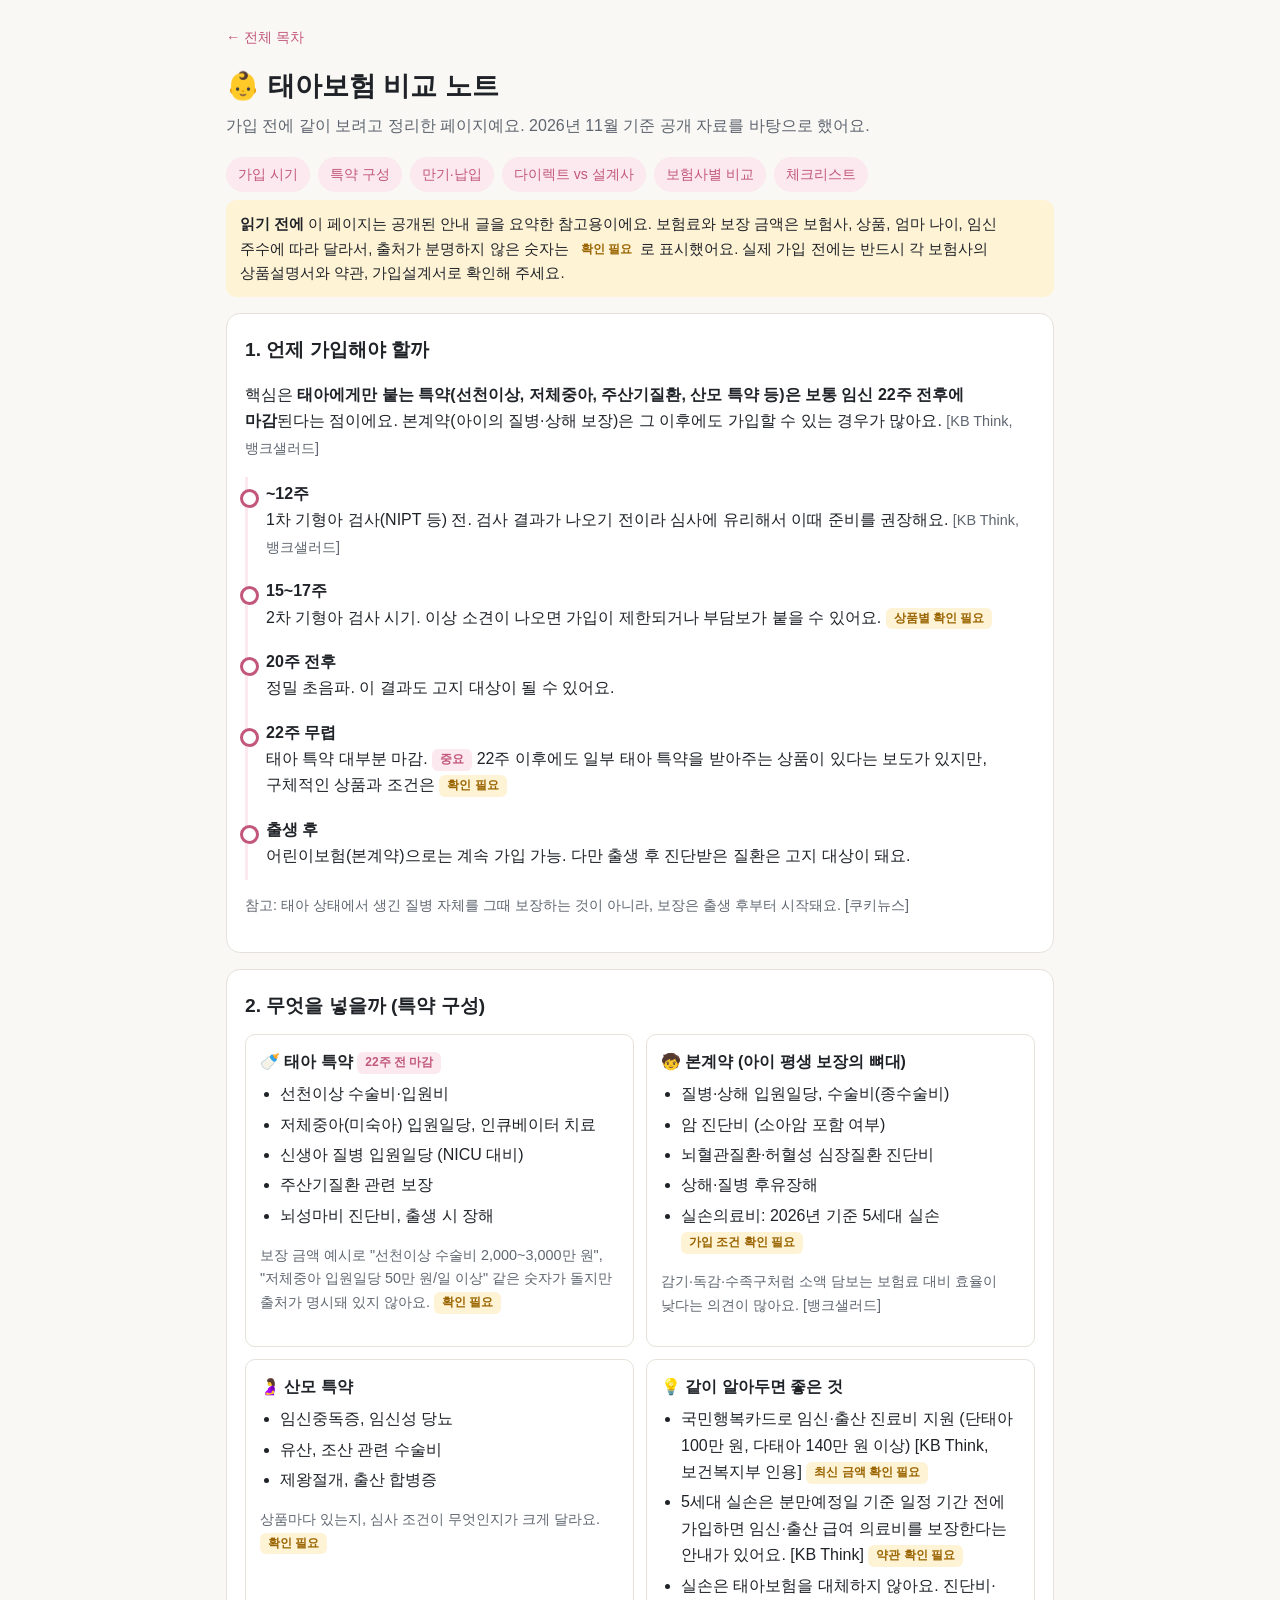
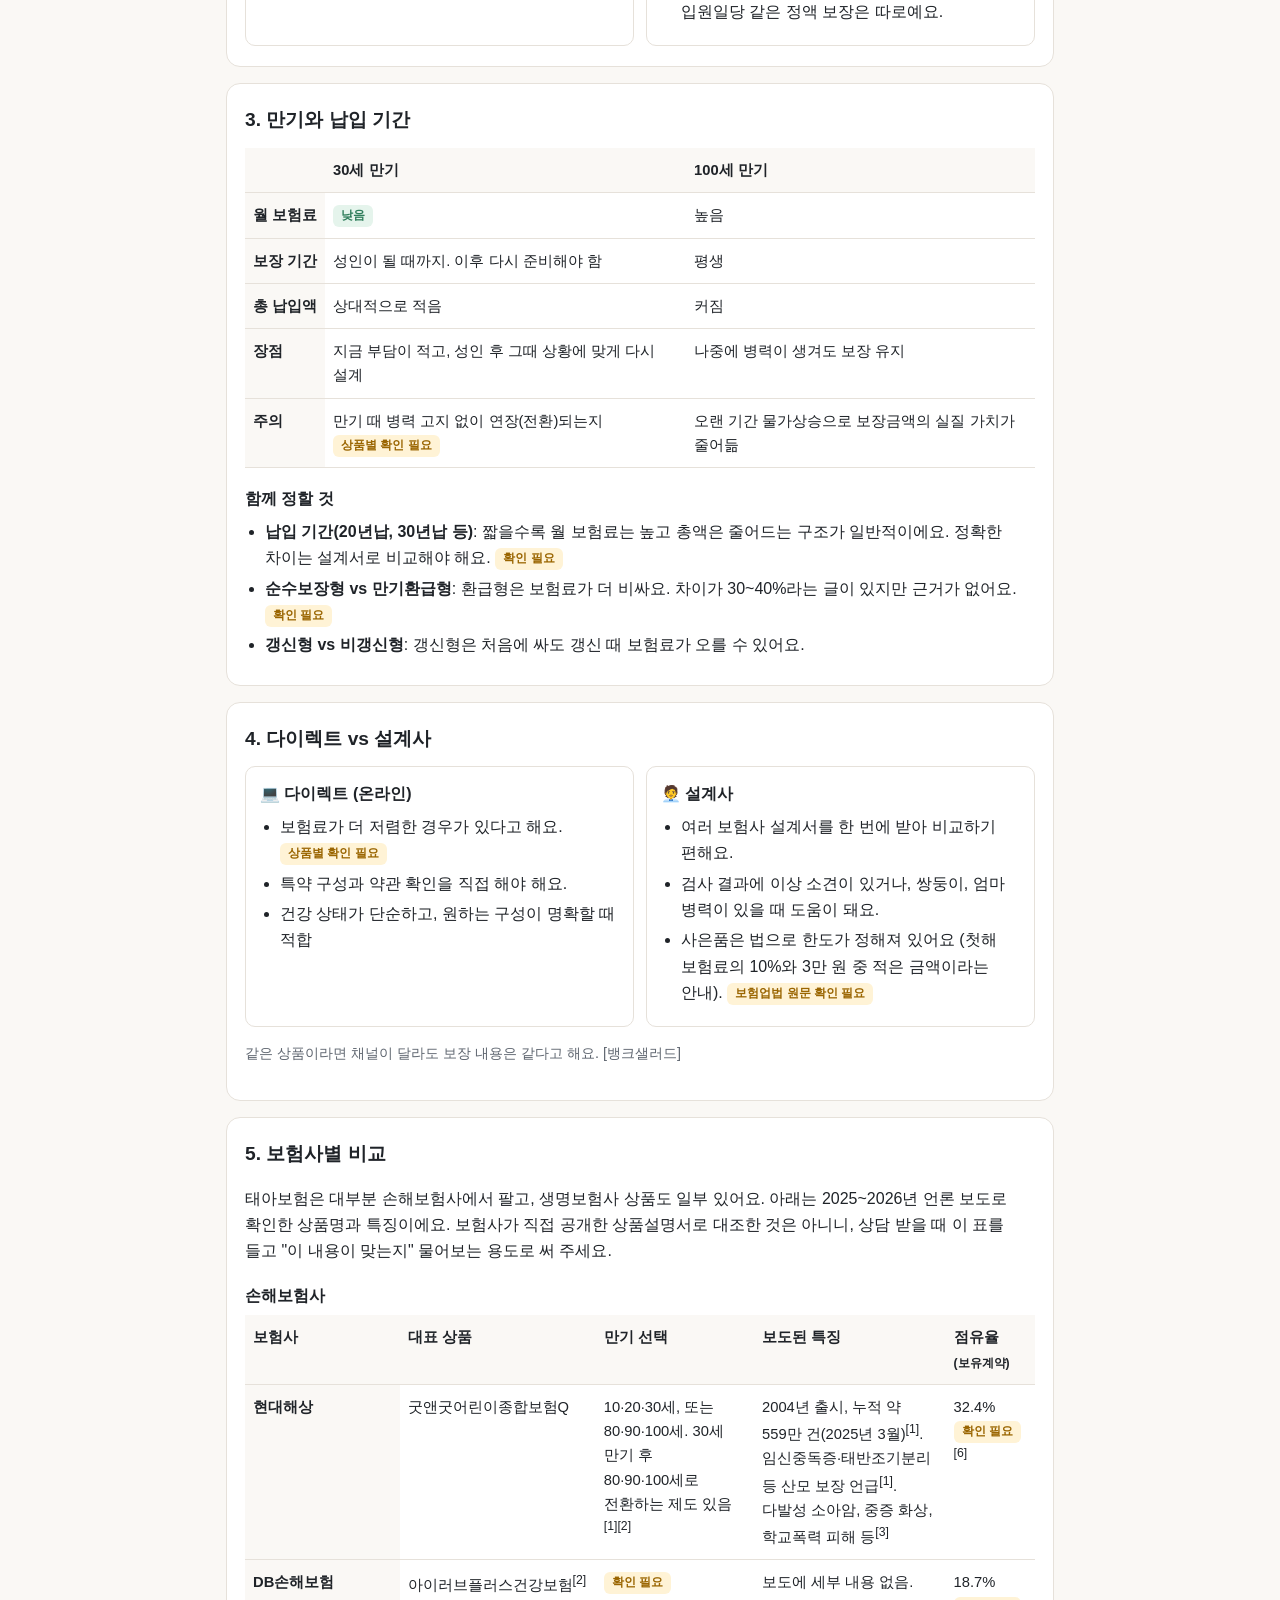
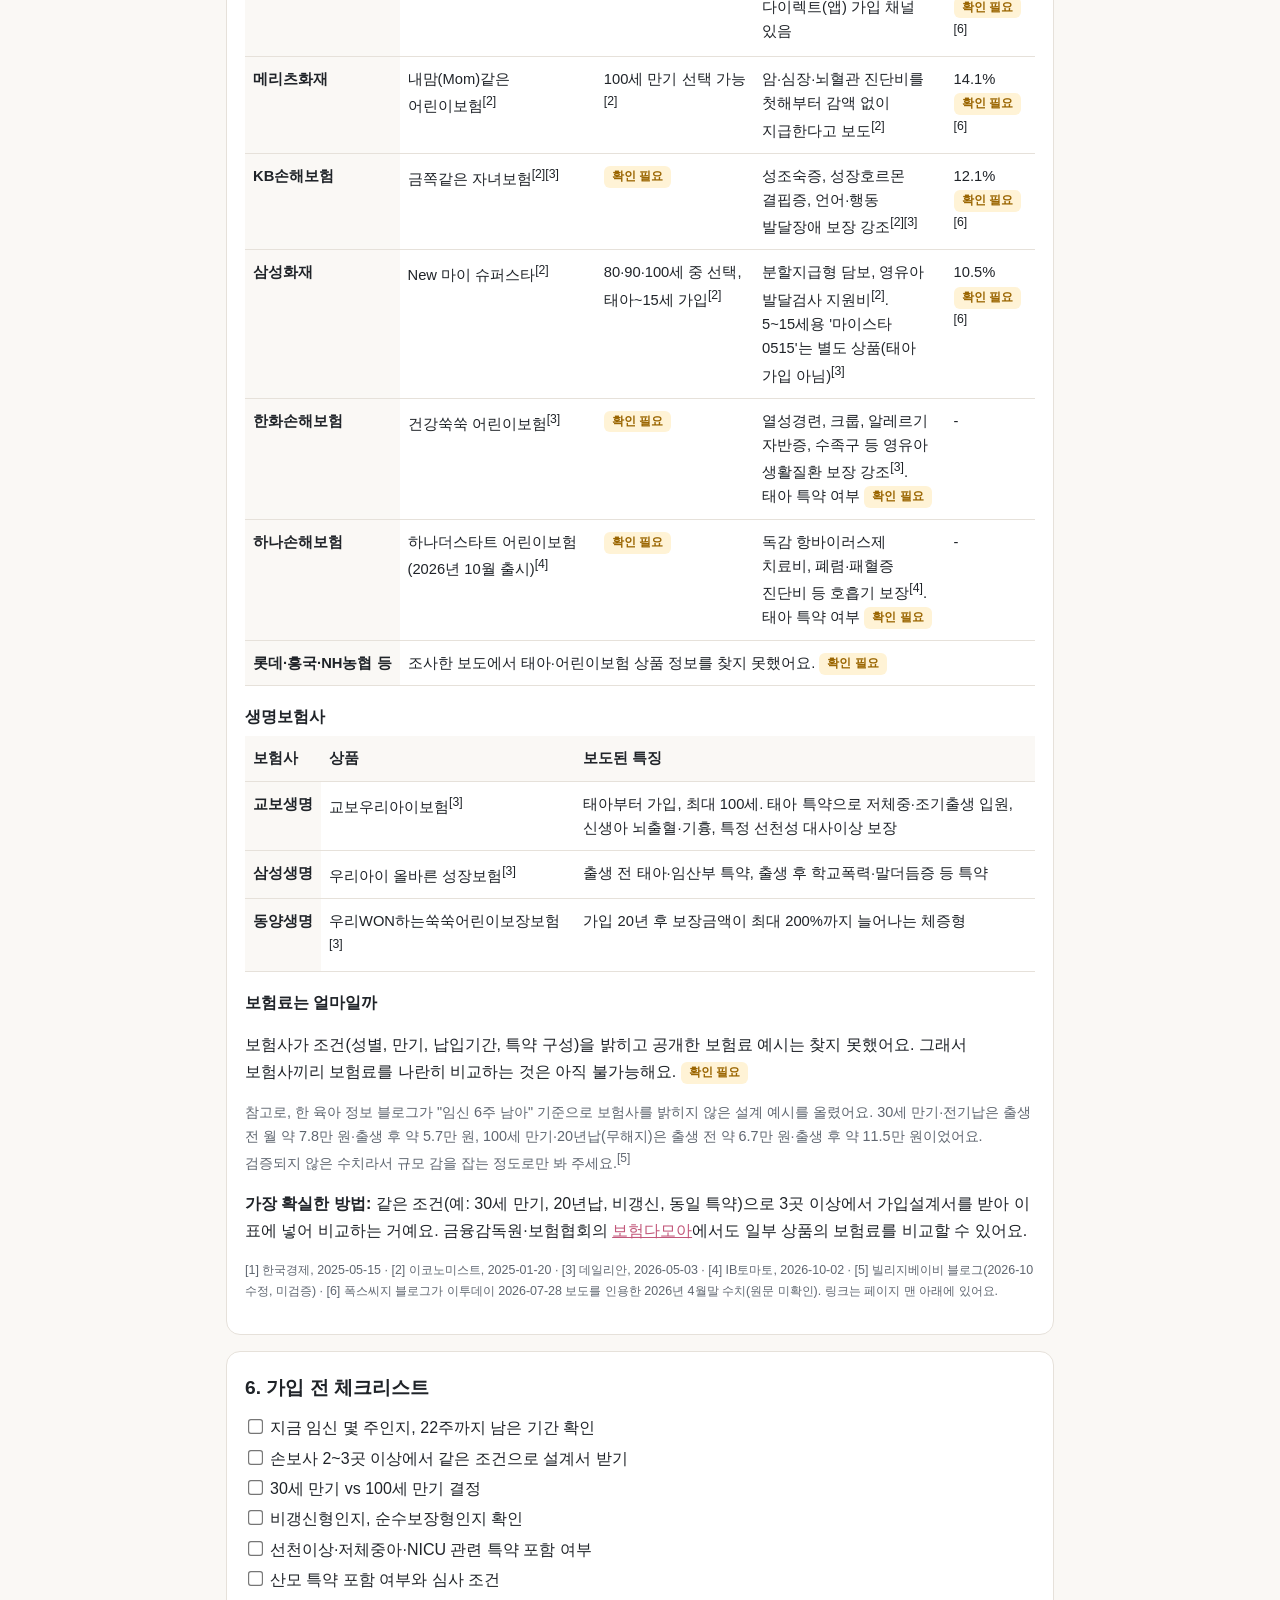
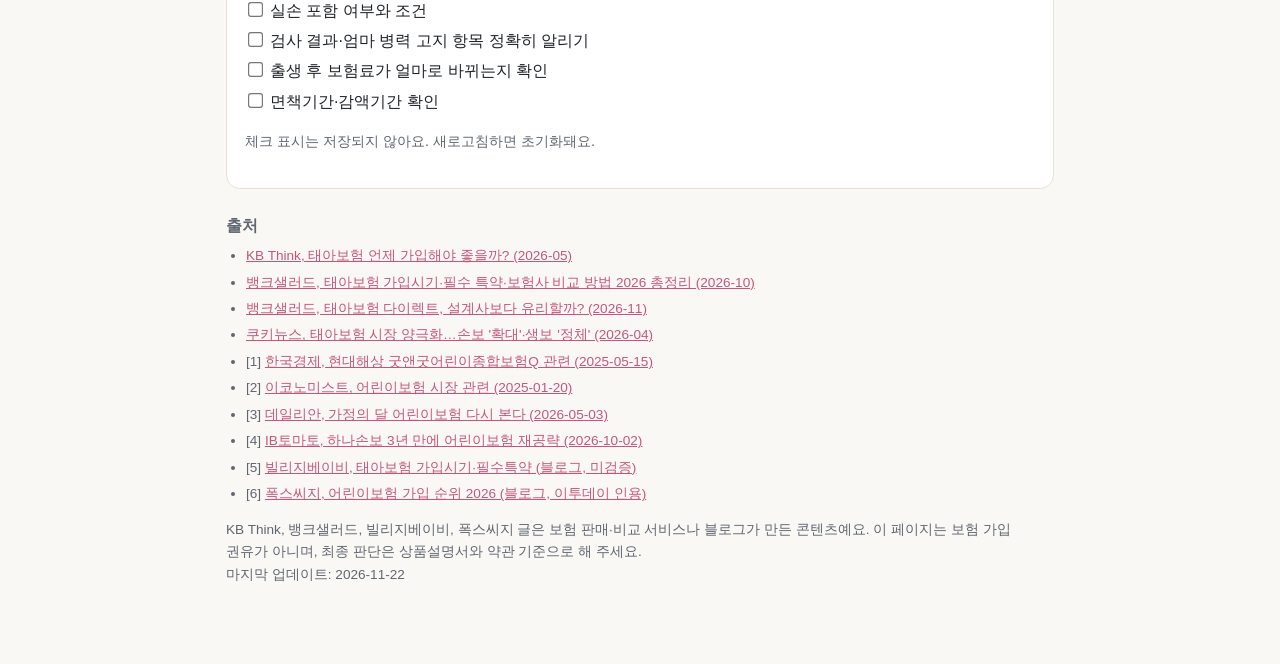
==== fetal/index.html @ a7942e01 "태아보험 비교 페이지와 보험 비교 목차 추가 Co-Authored-By: Claude Opus 5.5 <noreply@anthropic.com> Claude-Session: htt" ====
<!doctype html>
<html lang="ko">
<head>
<meta charset="utf-8">
<meta name="viewport" content="width=device-width, initial-scale=1">
<title>태아보험 비교 노트</title>
<meta name="description" content="태아보험 가입 시기, 특약 구성, 만기, 가입 채널을 한눈에 비교하는 정리 페이지">
<link rel="stylesheet" href="../assets/style.css">
</head>
<body>
<div class="wrap">
<header>
  <a class="back" href="../">← 전체 목차</a>
  <h1>👶 태아보험 비교 노트</h1>
  <p>가입 전에 같이 보려고 정리한 페이지예요. 2026년 11월 기준 공개 자료를 바탕으로 했어요.</p>
  <nav>
    <a href="#timing">가입 시기</a>
    <a href="#structure">특약 구성</a>
    <a href="#term">만기·납입</a>
    <a href="#channel">다이렉트 vs 설계사</a>
    <a href="#compare">보험사별 비교</a>
    <a href="#checklist">체크리스트</a>
  </nav>
</header>

<div class="notice">
  <b>읽기 전에</b> 이 페이지는 공개된 안내 글을 요약한 참고용이에요. 보험료와 보장 금액은 보험사, 상품, 엄마 나이, 임신 주수에 따라 달라서, 출처가 분명하지 않은 숫자는 <span class="tag check">확인 필요</span>로 표시했어요. 실제 가입 전에는 반드시 각 보험사의 상품설명서와 약관, 가입설계서로 확인해 주세요.
</div>

<section id="timing">
  <h2>1. 언제 가입해야 할까</h2>
  <p>핵심은 <b>태아에게만 붙는 특약(선천이상, 저체중아, 주산기질환, 산모 특약 등)은 보통 임신 22주 전후에 마감</b>된다는 점이에요. 본계약(아이의 질병·상해 보장)은 그 이후에도 가입할 수 있는 경우가 많아요. <span class="muted">[KB Think, 뱅크샐러드]</span></p>
  <ul class="timeline">
    <li><b>~12주</b>1차 기형아 검사(NIPT 등) 전. 검사 결과가 나오기 전이라 심사에 유리해서 이때 준비를 권장해요. <span class="muted">[KB Think, 뱅크샐러드]</span></li>
    <li><b>15~17주</b>2차 기형아 검사 시기. 이상 소견이 나오면 가입이 제한되거나 부담보가 붙을 수 있어요. <span class="tag check">상품별 확인 필요</span></li>
    <li><b>20주 전후</b>정밀 초음파. 이 결과도 고지 대상이 될 수 있어요.</li>
    <li><b>22주 무렵</b>태아 특약 대부분 마감. <span class="tag must">중요</span> 22주 이후에도 일부 태아 특약을 받아주는 상품이 있다는 보도가 있지만, 구체적인 상품과 조건은 <span class="tag check">확인 필요</span></li>
    <li><b>출생 후</b>어린이보험(본계약)으로는 계속 가입 가능. 다만 출생 후 진단받은 질환은 고지 대상이 돼요.</li>
  </ul>
  <p class="muted">참고: 태아 상태에서 생긴 질병 자체를 그때 보장하는 것이 아니라, 보장은 출생 후부터 시작돼요. [쿠키뉴스]</p>
</section>

<section id="structure">
  <h2>2. 무엇을 넣을까 (특약 구성)</h2>
  <div class="grid">
    <div class="box">
      <h3>🍼 태아 특약 <span class="tag must">22주 전 마감</span></h3>
      <ul>
        <li>선천이상 수술비·입원비</li>
        <li>저체중아(미숙아) 입원일당, 인큐베이터 치료</li>
        <li>신생아 질병 입원일당 (NICU 대비)</li>
        <li>주산기질환 관련 보장</li>
        <li>뇌성마비 진단비, 출생 시 장해</li>
      </ul>
      <p class="muted">보장 금액 예시로 "선천이상 수술비 2,000~3,000만 원", "저체중아 입원일당 50만 원/일 이상" 같은 숫자가 돌지만 출처가 명시돼 있지 않아요. <span class="tag check">확인 필요</span></p>
    </div>
    <div class="box">
      <h3>🧒 본계약 (아이 평생 보장의 뼈대)</h3>
      <ul>
        <li>질병·상해 입원일당, 수술비(종수술비)</li>
        <li>암 진단비 (소아암 포함 여부)</li>
        <li>뇌혈관질환·허혈성 심장질환 진단비</li>
        <li>상해·질병 후유장해</li>
        <li>실손의료비: 2026년 기준 5세대 실손 <span class="tag check">가입 조건 확인 필요</span></li>
      </ul>
      <p class="muted">감기·독감·수족구처럼 소액 담보는 보험료 대비 효율이 낮다는 의견이 많아요. [뱅크샐러드]</p>
    </div>
    <div class="box">
      <h3>🤰 산모 특약</h3>
      <ul>
        <li>임신중독증, 임신성 당뇨</li>
        <li>유산, 조산 관련 수술비</li>
        <li>제왕절개, 출산 합병증</li>
      </ul>
      <p class="muted">상품마다 있는지, 심사 조건이 무엇인지가 크게 달라요. <span class="tag check">확인 필요</span></p>
    </div>
    <div class="box">
      <h3>💡 같이 알아두면 좋은 것</h3>
      <ul>
        <li>국민행복카드로 임신·출산 진료비 지원 (단태아 100만 원, 다태아 140만 원 이상) [KB Think, 보건복지부 인용] <span class="tag check">최신 금액 확인 필요</span></li>
        <li>5세대 실손은 분만예정일 기준 일정 기간 전에 가입하면 임신·출산 급여 의료비를 보장한다는 안내가 있어요. [KB Think] <span class="tag check">약관 확인 필요</span></li>
        <li>실손은 태아보험을 대체하지 않아요. 진단비·입원일당 같은 정액 보장은 따로예요.</li>
      </ul>
    </div>
  </div>
</section>

<section id="term">
  <h2>3. 만기와 납입 기간</h2>
  <div class="tbl"><table>
    <thead><tr><th></th><th>30세 만기</th><th>100세 만기</th></tr></thead>
    <tbody>
      <tr><th>월 보험료</th><td><span class="tag good">낮음</span></td><td>높음</td></tr>
      <tr><th>보장 기간</th><td>성인이 될 때까지. 이후 다시 준비해야 함</td><td>평생</td></tr>
      <tr><th>총 납입액</th><td>상대적으로 적음</td><td>커짐</td></tr>
      <tr><th>장점</th><td>지금 부담이 적고, 성인 후 그때 상황에 맞게 다시 설계</td><td>나중에 병력이 생겨도 보장 유지</td></tr>
      <tr><th>주의</th><td>만기 때 병력 고지 없이 연장(전환)되는지 <span class="tag check">상품별 확인 필요</span></td><td>오랜 기간 물가상승으로 보장금액의 실질 가치가 줄어듦</td></tr>
    </tbody>
  </table></div>
  <h3>함께 정할 것</h3>
  <ul>
    <li><b>납입 기간(20년납, 30년납 등)</b>: 짧을수록 월 보험료는 높고 총액은 줄어드는 구조가 일반적이에요. 정확한 차이는 설계서로 비교해야 해요. <span class="tag check">확인 필요</span></li>
    <li><b>순수보장형 vs 만기환급형</b>: 환급형은 보험료가 더 비싸요. 차이가 30~40%라는 글이 있지만 근거가 없어요. <span class="tag check">확인 필요</span></li>
    <li><b>갱신형 vs 비갱신형</b>: 갱신형은 처음에 싸도 갱신 때 보험료가 오를 수 있어요.</li>
  </ul>
</section>

<section id="channel">
  <h2>4. 다이렉트 vs 설계사</h2>
  <div class="grid">
    <div class="box">
      <h3>💻 다이렉트 (온라인)</h3>
      <ul>
        <li>보험료가 더 저렴한 경우가 있다고 해요. <span class="tag check">상품별 확인 필요</span></li>
        <li>특약 구성과 약관 확인을 직접 해야 해요.</li>
        <li>건강 상태가 단순하고, 원하는 구성이 명확할 때 적합</li>
      </ul>
    </div>
    <div class="box">
      <h3>🧑‍💼 설계사</h3>
      <ul>
        <li>여러 보험사 설계서를 한 번에 받아 비교하기 편해요.</li>
        <li>검사 결과에 이상 소견이 있거나, 쌍둥이, 엄마 병력이 있을 때 도움이 돼요.</li>
        <li>사은품은 법으로 한도가 정해져 있어요 (첫해 보험료의 10%와 3만 원 중 적은 금액이라는 안내). <span class="tag check">보험업법 원문 확인 필요</span></li>
      </ul>
    </div>
  </div>
  <p class="muted">같은 상품이라면 채널이 달라도 보장 내용은 같다고 해요. [뱅크샐러드]</p>
</section>



<section id="compare">
  <h2>5. 보험사별 비교</h2>
  <p>태아보험은 대부분 손해보험사에서 팔고, 생명보험사 상품도 일부 있어요. 아래는 2025~2026년 언론 보도로 확인한 상품명과 특징이에요. 보험사가 직접 공개한 상품설명서로 대조한 것은 아니니, 상담 받을 때 이 표를 들고 "이 내용이 맞는지" 물어보는 용도로 써 주세요.</p>

  <h3>손해보험사</h3>
  <div class="tbl wide"><table>
    <thead><tr><th>보험사</th><th>대표 상품</th><th>만기 선택</th><th>보도된 특징</th><th>점유율<br><small>(보유계약)</small></th></tr></thead>
    <tbody>
      <tr><th>현대해상</th><td data-label="대표 상품">굿앤굿어린이종합보험Q</td>
        <td data-label="만기 선택">10·20·30세, 또는 80·90·100세. 30세 만기 후 80·90·100세로 전환하는 제도 있음 <sup>[1][2]</sup></td>
        <td data-label="보도된 특징">2004년 출시, 누적 약 559만 건(2025년 3월)<sup>[1]</sup>. 임신중독증·태반조기분리 등 산모 보장 언급<sup>[1]</sup>. 다발성 소아암, 중증 화상, 학교폭력 피해 등<sup>[3]</sup></td>
        <td data-label="점유율  (보유계약)">32.4% <span class="tag check">확인 필요</span><sup>[6]</sup></td></tr>
      <tr><th>DB손해보험</th><td data-label="대표 상품">아이러브플러스건강보험<sup>[2]</sup></td>
        <td data-label="만기 선택"><span class="tag check">확인 필요</span></td>
        <td data-label="보도된 특징">보도에 세부 내용 없음. 다이렉트(앱) 가입 채널 있음</td>
        <td data-label="점유율  (보유계약)">18.7% <span class="tag check">확인 필요</span><sup>[6]</sup></td></tr>
      <tr><th>메리츠화재</th><td data-label="대표 상품">내맘(Mom)같은 어린이보험<sup>[2]</sup></td>
        <td data-label="만기 선택">100세 만기 선택 가능<sup>[2]</sup></td>
        <td data-label="보도된 특징">암·심장·뇌혈관 진단비를 첫해부터 감액 없이 지급한다고 보도<sup>[2]</sup></td>
        <td data-label="점유율  (보유계약)">14.1% <span class="tag check">확인 필요</span><sup>[6]</sup></td></tr>
      <tr><th>KB손해보험</th><td data-label="대표 상품">금쪽같은 자녀보험<sup>[2][3]</sup></td>
        <td data-label="만기 선택"><span class="tag check">확인 필요</span></td>
        <td data-label="보도된 특징">성조숙증, 성장호르몬 결핍증, 언어·행동 발달장애 보장 강조<sup>[2][3]</sup></td>
        <td data-label="점유율  (보유계약)">12.1% <span class="tag check">확인 필요</span><sup>[6]</sup></td></tr>
      <tr><th>삼성화재</th><td data-label="대표 상품">New 마이 슈퍼스타<sup>[2]</sup></td>
        <td data-label="만기 선택">80·90·100세 중 선택, 태아~15세 가입<sup>[2]</sup></td>
        <td data-label="보도된 특징">분할지급형 담보, 영유아 발달검사 지원비<sup>[2]</sup>. 5~15세용 '마이스타 0515'는 별도 상품(태아 가입 아님)<sup>[3]</sup></td>
        <td data-label="점유율  (보유계약)">10.5% <span class="tag check">확인 필요</span><sup>[6]</sup></td></tr>
      <tr><th>한화손해보험</th><td data-label="대표 상품">건강쑥쑥 어린이보험<sup>[3]</sup></td>
        <td data-label="만기 선택"><span class="tag check">확인 필요</span></td>
        <td data-label="보도된 특징">열성경련, 크룹, 알레르기 자반증, 수족구 등 영유아 생활질환 보장 강조<sup>[3]</sup>. 태아 특약 여부 <span class="tag check">확인 필요</span></td>
        <td data-label="점유율  (보유계약)">-</td></tr>
      <tr><th>하나손해보험</th><td data-label="대표 상품">하나더스타트 어린이보험 (2026년 10월 출시)<sup>[4]</sup></td>
        <td data-label="만기 선택"><span class="tag check">확인 필요</span></td>
        <td data-label="보도된 특징">독감 항바이러스제 치료비, 폐렴·패혈증 진단비 등 호흡기 보장<sup>[4]</sup>. 태아 특약 여부 <span class="tag check">확인 필요</span></td>
        <td data-label="점유율  (보유계약)">-</td></tr>
      <tr><th>롯데·흥국·NH농협 등</th><td colspan="4">조사한 보도에서 태아·어린이보험 상품 정보를 찾지 못했어요. <span class="tag check">확인 필요</span></td></tr>
    </tbody>
  </table></div>

  <h3>생명보험사</h3>
  <div class="tbl wide"><table>
    <thead><tr><th>보험사</th><th>상품</th><th>보도된 특징</th></tr></thead>
    <tbody>
      <tr><th>교보생명</th><td data-label="상품">교보우리아이보험<sup>[3]</sup></td><td data-label="보도된 특징">태아부터 가입, 최대 100세. 태아 특약으로 저체중·조기출생 입원, 신생아 뇌출혈·기흉, 특정 선천성 대사이상 보장</td></tr>
      <tr><th>삼성생명</th><td data-label="상품">우리아이 올바른 성장보험<sup>[3]</sup></td><td data-label="보도된 특징">출생 전 태아·임산부 특약, 출생 후 학교폭력·말더듬증 등 특약</td></tr>
      <tr><th>동양생명</th><td data-label="상품">우리WON하는쑥쑥어린이보장보험<sup>[3]</sup></td><td data-label="보도된 특징">가입 20년 후 보장금액이 최대 200%까지 늘어나는 체증형</td></tr>
    </tbody>
  </table></div>

  <h3>보험료는 얼마일까</h3>
  <p>보험사가 조건(성별, 만기, 납입기간, 특약 구성)을 밝히고 공개한 보험료 예시는 찾지 못했어요. 그래서 보험사끼리 보험료를 나란히 비교하는 것은 아직 불가능해요. <span class="tag check">확인 필요</span></p>
  <p class="muted">참고로, 한 육아 정보 블로그가 "임신 6주 남아" 기준으로 보험사를 밝히지 않은 설계 예시를 올렸어요. 30세 만기·전기납은 출생 전 월 약 7.8만 원·출생 후 약 5.7만 원, 100세 만기·20년납(무해지)은 출생 전 약 6.7만 원·출생 후 약 11.5만 원이었어요. 검증되지 않은 수치라서 규모 감을 잡는 정도로만 봐 주세요.<sup>[5]</sup></p>
  <p><b>가장 확실한 방법:</b> 같은 조건(예: 30세 만기, 20년납, 비갱신, 동일 특약)으로 3곳 이상에서 가입설계서를 받아 이 표에 넣어 비교하는 거예요. 금융감독원·보험협회의 <a href="https://www.e-insmarket.or.kr">보험다모아</a>에서도 일부 상품의 보험료를 비교할 수 있어요.</p>

  <p class="src">
    [1] 한국경제, 2025-05-15 · [2] 이코노미스트, 2025-01-20 · [3] 데일리안, 2026-05-03 · [4] IB토마토, 2026-10-02 · [5] 빌리지베이비 블로그(2026-10 수정, 미검증) · [6] 폭스씨지 블로그가 이투데이 2026-07-28 보도를 인용한 2026년 4월말 수치(원문 미확인). 링크는 페이지 맨 아래에 있어요.
  </p>
</section>

<section id="checklist">
  <h2>6. 가입 전 체크리스트</h2>
  <ul class="checklist">
    <li><label><input type="checkbox">지금 임신 몇 주인지, 22주까지 남은 기간 확인</label></li>
    <li><label><input type="checkbox">손보사 2~3곳 이상에서 같은 조건으로 설계서 받기</label></li>
    <li><label><input type="checkbox">30세 만기 vs 100세 만기 결정</label></li>
    <li><label><input type="checkbox">비갱신형인지, 순수보장형인지 확인</label></li>
    <li><label><input type="checkbox">선천이상·저체중아·NICU 관련 특약 포함 여부</label></li>
    <li><label><input type="checkbox">산모 특약 포함 여부와 심사 조건</label></li>
    <li><label><input type="checkbox">실손 포함 여부와 조건</label></li>
    <li><label><input type="checkbox">검사 결과·엄마 병력 고지 항목 정확히 알리기</label></li>
    <li><label><input type="checkbox">출생 후 보험료가 얼마로 바뀌는지 확인</label></li>
    <li><label><input type="checkbox">면책기간·감액기간 확인</label></li>
  </ul>
  <p class="muted">체크 표시는 저장되지 않아요. 새로고침하면 초기화돼요.</p>
</section>

<footer>
  <h3>출처</h3>
  <ul>
    <li><a href="https://kbthink.com/insurance-guide/prenatal.html">KB Think, 태아보험 언제 가입해야 좋을까? (2026-05)</a></li>
    <li><a href="https://www.banksalad.com/articles/태아보험-필요한가-비교표-가입시기-필수-특약">뱅크샐러드, 태아보험 가입시기·필수 특약·보험사 비교 방법 2026 총정리 (2026-10)</a></li>
    <li><a href="https://www.banksalad.com/articles/보험-태아보험-태아보험다이렉트-설계사-차이">뱅크샐러드, 태아보험 다이렉트, 설계사보다 유리할까? (2026-11)</a></li>
    <li><a href="https://v.daum.net/v/01DKJFjJoM">쿠키뉴스, 태아보험 시장 양극화…손보 '확대'·생보 '정체' (2026-04)</a></li>
    <li>[1] <a href="https://www.hankyung.com/article/2025051538941">한국경제, 현대해상 굿앤굿어린이종합보험Q 관련 (2025-05-15)</a></li>
    <li>[2] <a href="https://economist.co.kr/article/view/ecn202501160031">이코노미스트, 어린이보험 시장 관련 (2025-01-20)</a></li>
    <li>[3] <a href="https://www.dailian.co.kr/news/view/1640058/">데일리안, 가정의 달 어린이보험 다시 본다 (2026-05-03)</a></li>
    <li>[4] <a href="https://ibtomato.com/View.aspx?no=19727&amp;type=1">IB토마토, 하나손보 3년 만에 어린이보험 재공략 (2026-10-02)</a></li>
    <li>[5] <a href="https://villagebaby.kr/guide/태아보험-가입시기-필수특약/">빌리지베이비, 태아보험 가입시기·필수특약 (블로그, 미검증)</a></li>
    <li>[6] <a href="https://foxcg.com/children-insurance-ranking-2026/">폭스씨지, 어린이보험 가입 순위 2026 (블로그, 이투데이 인용)</a></li>
  </ul>
  <p>KB Think, 뱅크샐러드, 빌리지베이비, 폭스씨지 글은 보험 판매·비교 서비스나 블로그가 만든 콘텐츠예요. 이 페이지는 보험 가입 권유가 아니며, 최종 판단은 상품설명서와 약관 기준으로 해 주세요.<br>마지막 업데이트: 2026-11-22</p>
</footer>
</div>
</body>
</html>
---- assets/style.css ----
:root{
  --bg:#faf8f5; --card:#ffffff; --text:#1f2328; --muted:#5f6670; --line:#e6e1da;
  --accent:#c2577a; --accent-soft:#fbe9ef; --ok:#2f7d5b; --ok-soft:#e5f4ec;
  --warn:#9a6500; --warn-soft:#fff3d6;
}
@media (prefers-color-scheme: dark){
  :root{
    --bg:#16171a; --card:#1f2125; --text:#e8e9eb; --muted:#a3a8b0; --line:#33363c;
    --accent:#ef8fb0; --accent-soft:#3a2530; --ok:#6fcf9f; --ok-soft:#1f3329;
    --warn:#f0c060; --warn-soft:#3a3020;
  }
}
*{box-sizing:border-box}
body{margin:0;background:var(--bg);color:var(--text);
  font-family:-apple-system,BlinkMacSystemFont,"Apple SD Gothic Neo","Malgun Gothic","Noto Sans KR",sans-serif;
  line-height:1.65;font-size:16px;word-break:keep-all}
.wrap{max-width:860px;margin:0 auto;padding:24px 16px 64px}
header h1{font-size:1.7rem;margin:8px 0 4px}
header p{color:var(--muted);margin:0}
nav{display:flex;gap:8px;flex-wrap:wrap;margin:18px 0 8px}
nav a{font-size:.88rem;text-decoration:none;color:var(--accent);background:var(--accent-soft);
  padding:6px 12px;border-radius:999px}
section{background:var(--card);border:1px solid var(--line);border-radius:14px;padding:20px 18px;margin:16px 0}
h2{font-size:1.2rem;margin:0 0 12px}
h3{font-size:1rem;margin:18px 0 6px}
ul{padding-left:20px;margin:6px 0}
li{margin:4px 0}
.muted{color:var(--muted);font-size:.9rem}
.tag{display:inline-block;font-size:.75rem;font-weight:600;padding:1px 8px;border-radius:6px;vertical-align:1px;white-space:nowrap}
.tag.check{background:var(--warn-soft);color:var(--warn)}
.tag.must{background:var(--accent-soft);color:var(--accent)}
.tag.good{background:var(--ok-soft);color:var(--ok)}
.timeline{list-style:none;padding:0;margin:0;border-left:3px solid var(--accent-soft)}
.timeline li{position:relative;padding:4px 0 10px 18px}
.timeline li::before{content:"";position:absolute;left:-8px;top:12px;width:13px;height:13px;border-radius:50%;
  background:var(--card);border:3px solid var(--accent)}
.timeline b{display:block}
.tbl{width:100%;overflow-x:auto;-webkit-overflow-scrolling:touch}
table{border-collapse:collapse;width:100%;min-width:520px;font-size:.92rem}
th,td{border-bottom:1px solid var(--line);padding:10px 8px;text-align:left;vertical-align:top}
th{background:var(--bg);font-weight:600;white-space:nowrap}
.grid{display:grid;grid-template-columns:1fr;gap:12px}
@media(min-width:640px){.grid{grid-template-columns:1fr 1fr}}
.box{border:1px solid var(--line);border-radius:10px;padding:14px}
.box h3{margin-top:0}
.notice{background:var(--warn-soft);color:var(--text);border-radius:10px;padding:12px 14px;font-size:.92rem}
.checklist li{list-style:none;margin-left:-20px}
.checklist input{margin-right:8px;transform:scale(1.15)}
footer{color:var(--muted);font-size:.85rem;margin-top:24px}
footer a,section a{color:var(--accent)}

.back{display:inline-block;margin-bottom:6px;font-size:.9rem;color:var(--accent);text-decoration:none}
.cards{display:grid;grid-template-columns:1fr;gap:12px}
@media(min-width:640px){.cards{grid-template-columns:1fr 1fr}}
a.card{display:block;text-decoration:none;color:inherit;background:var(--card);border:1px solid var(--line);border-radius:14px;padding:18px}
a.card:hover{border-color:var(--accent)}
.card.todo{opacity:.75;background:var(--card);border:1px dashed var(--line);border-radius:14px;padding:18px}
.card h2{margin:6px 0}
.card p{margin:0;color:var(--muted);font-size:.92rem}
.src{font-size:.78rem;color:var(--muted)}
.wide table{min-width:760px}
td small{color:var(--muted)}
@media(max-width:639px){
  .wide table{min-width:0}
  .wide thead{display:none}
  .wide tr{display:block;border:1px solid var(--line);border-radius:10px;padding:10px 12px;margin:10px 0}
  .wide th,.wide td{display:block;border:none;padding:3px 0;background:none}
  .wide tbody th{font-size:1.02rem;color:var(--accent)}
  .wide td[data-label]::before{content:attr(data-label);display:block;font-size:.75rem;color:var(--muted);font-weight:600}
}
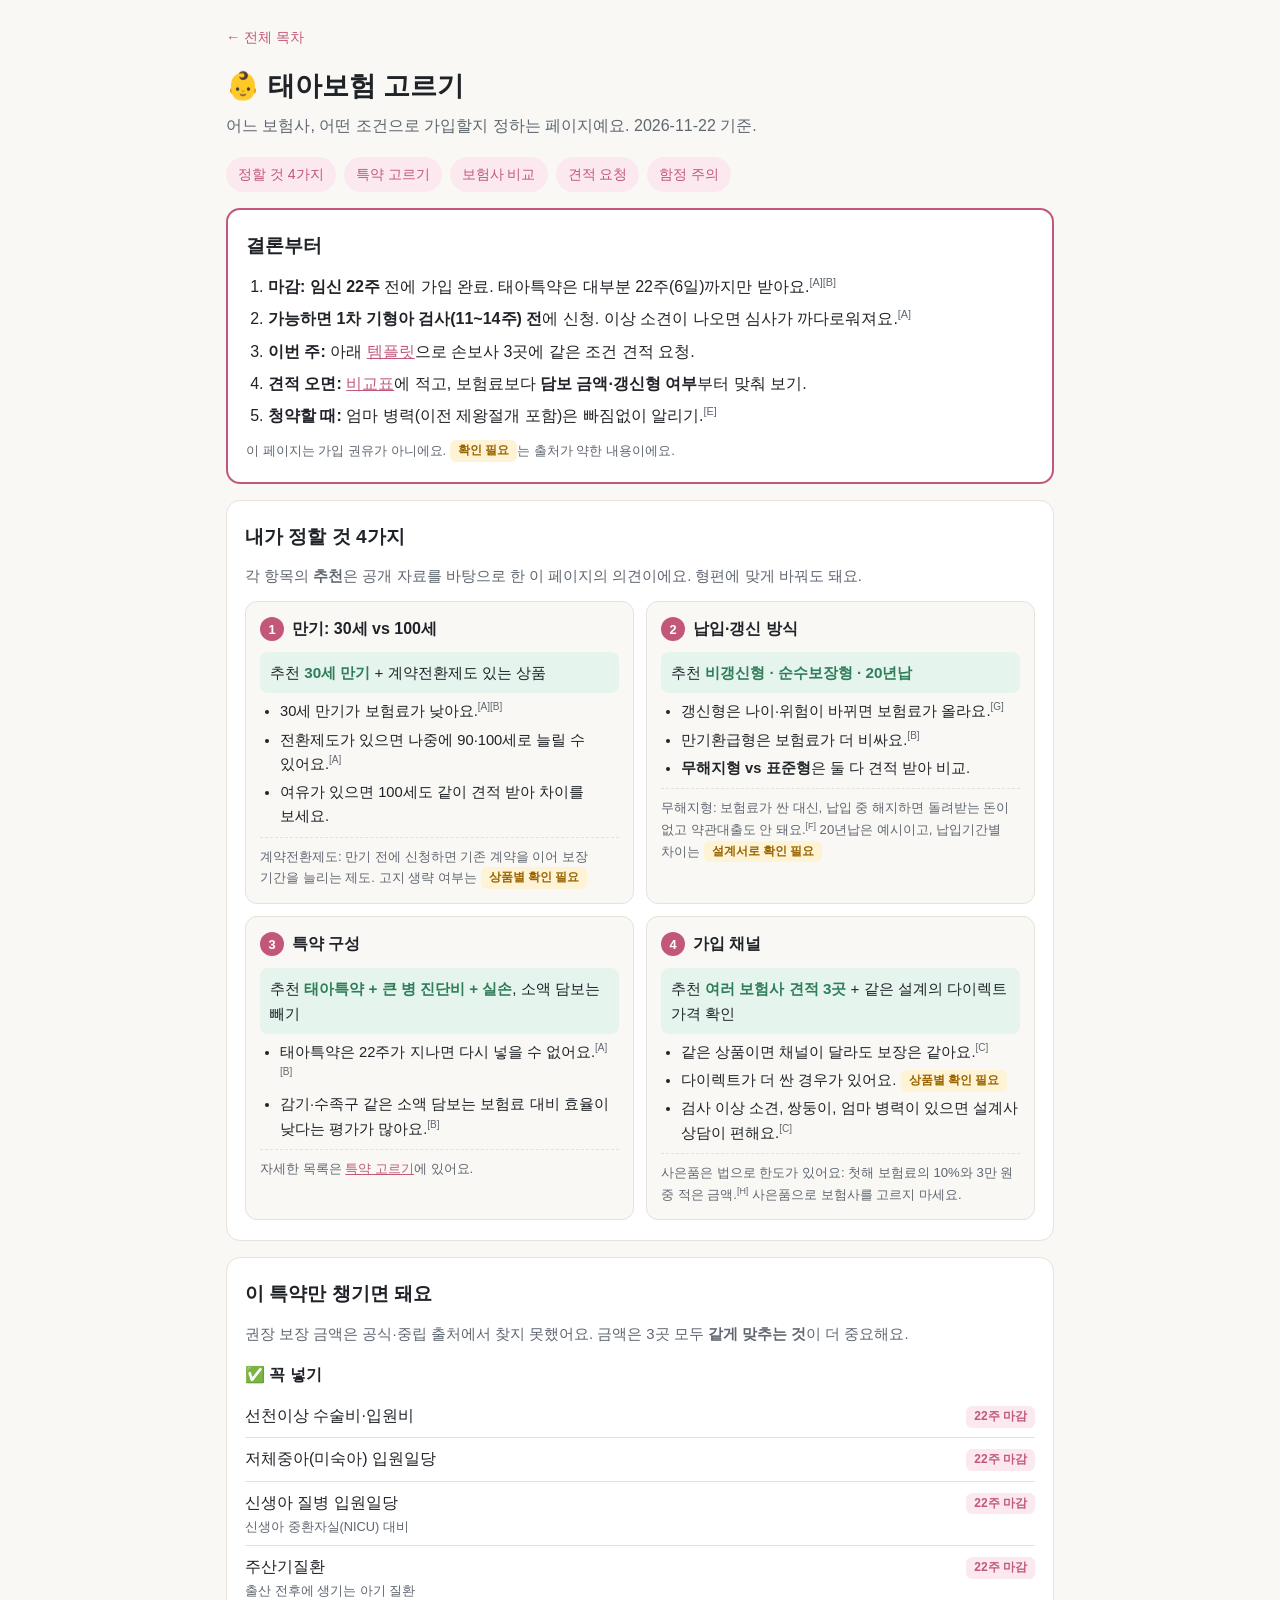
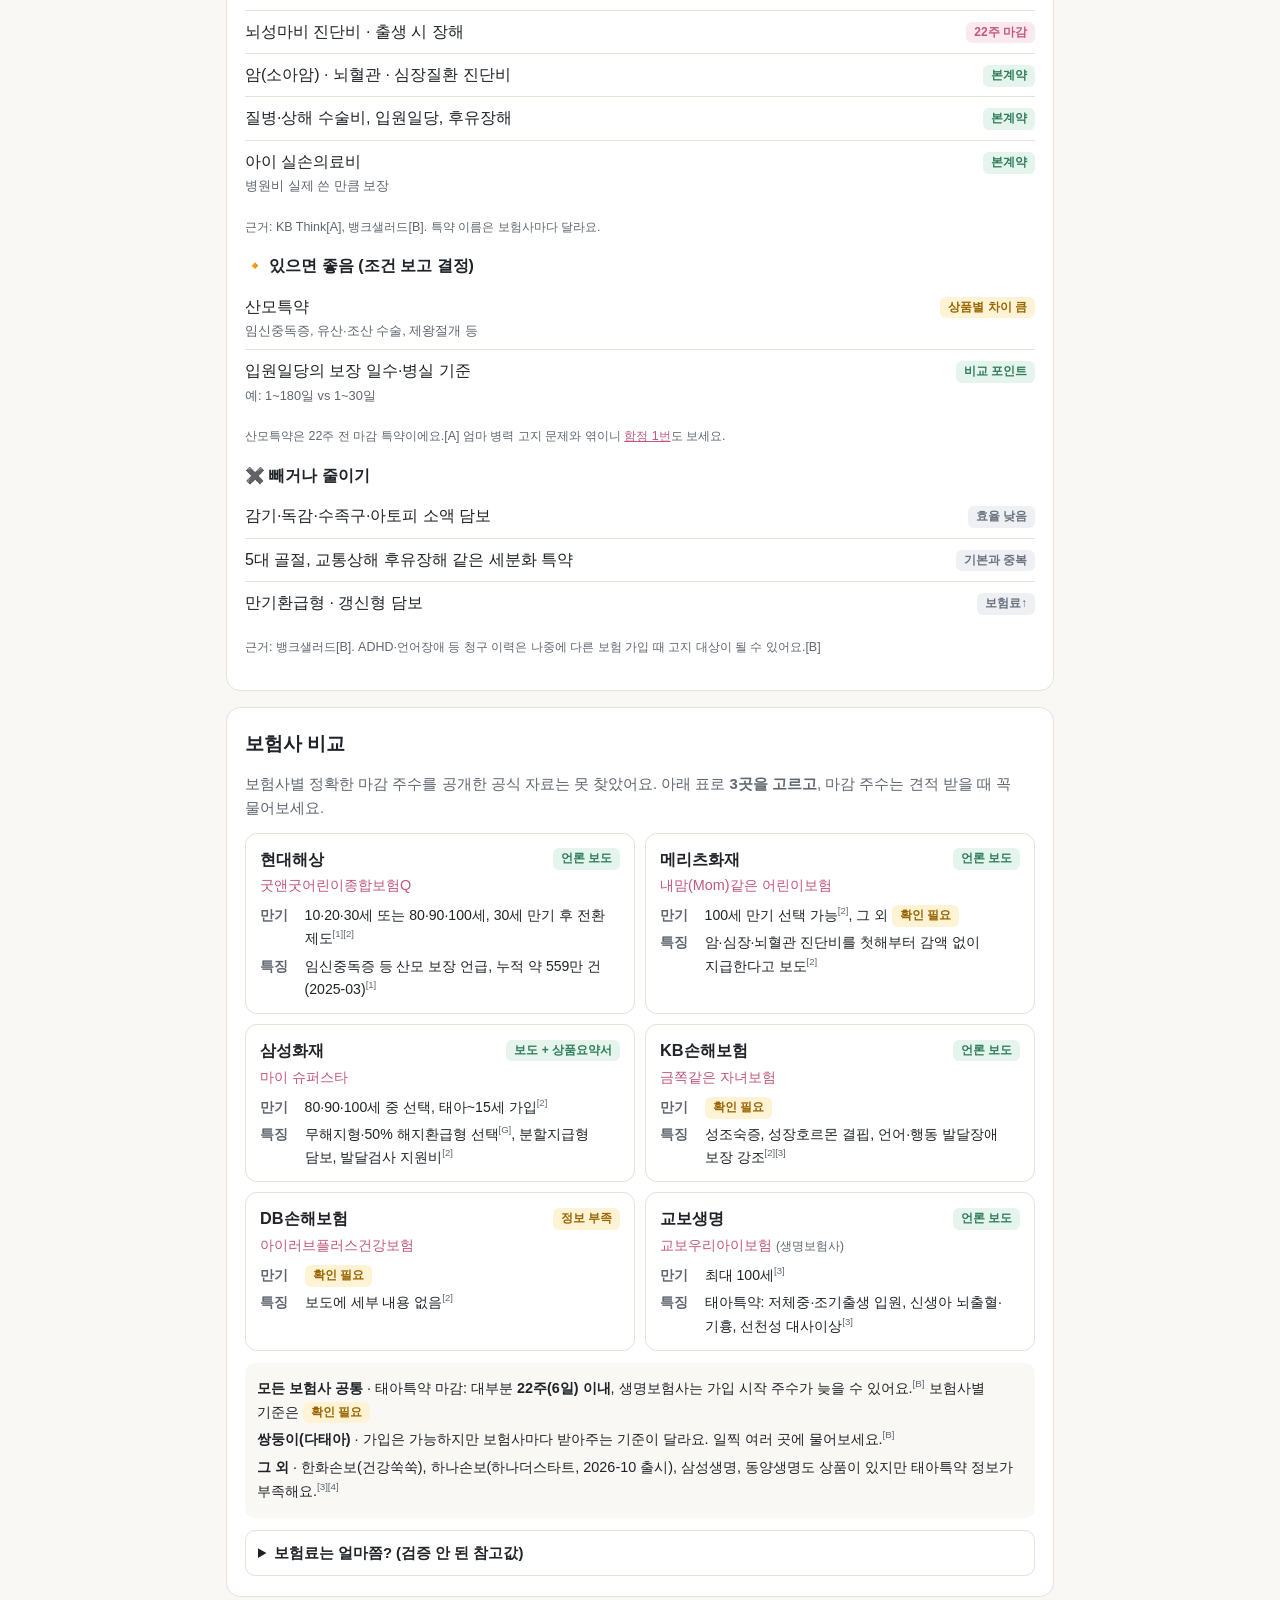
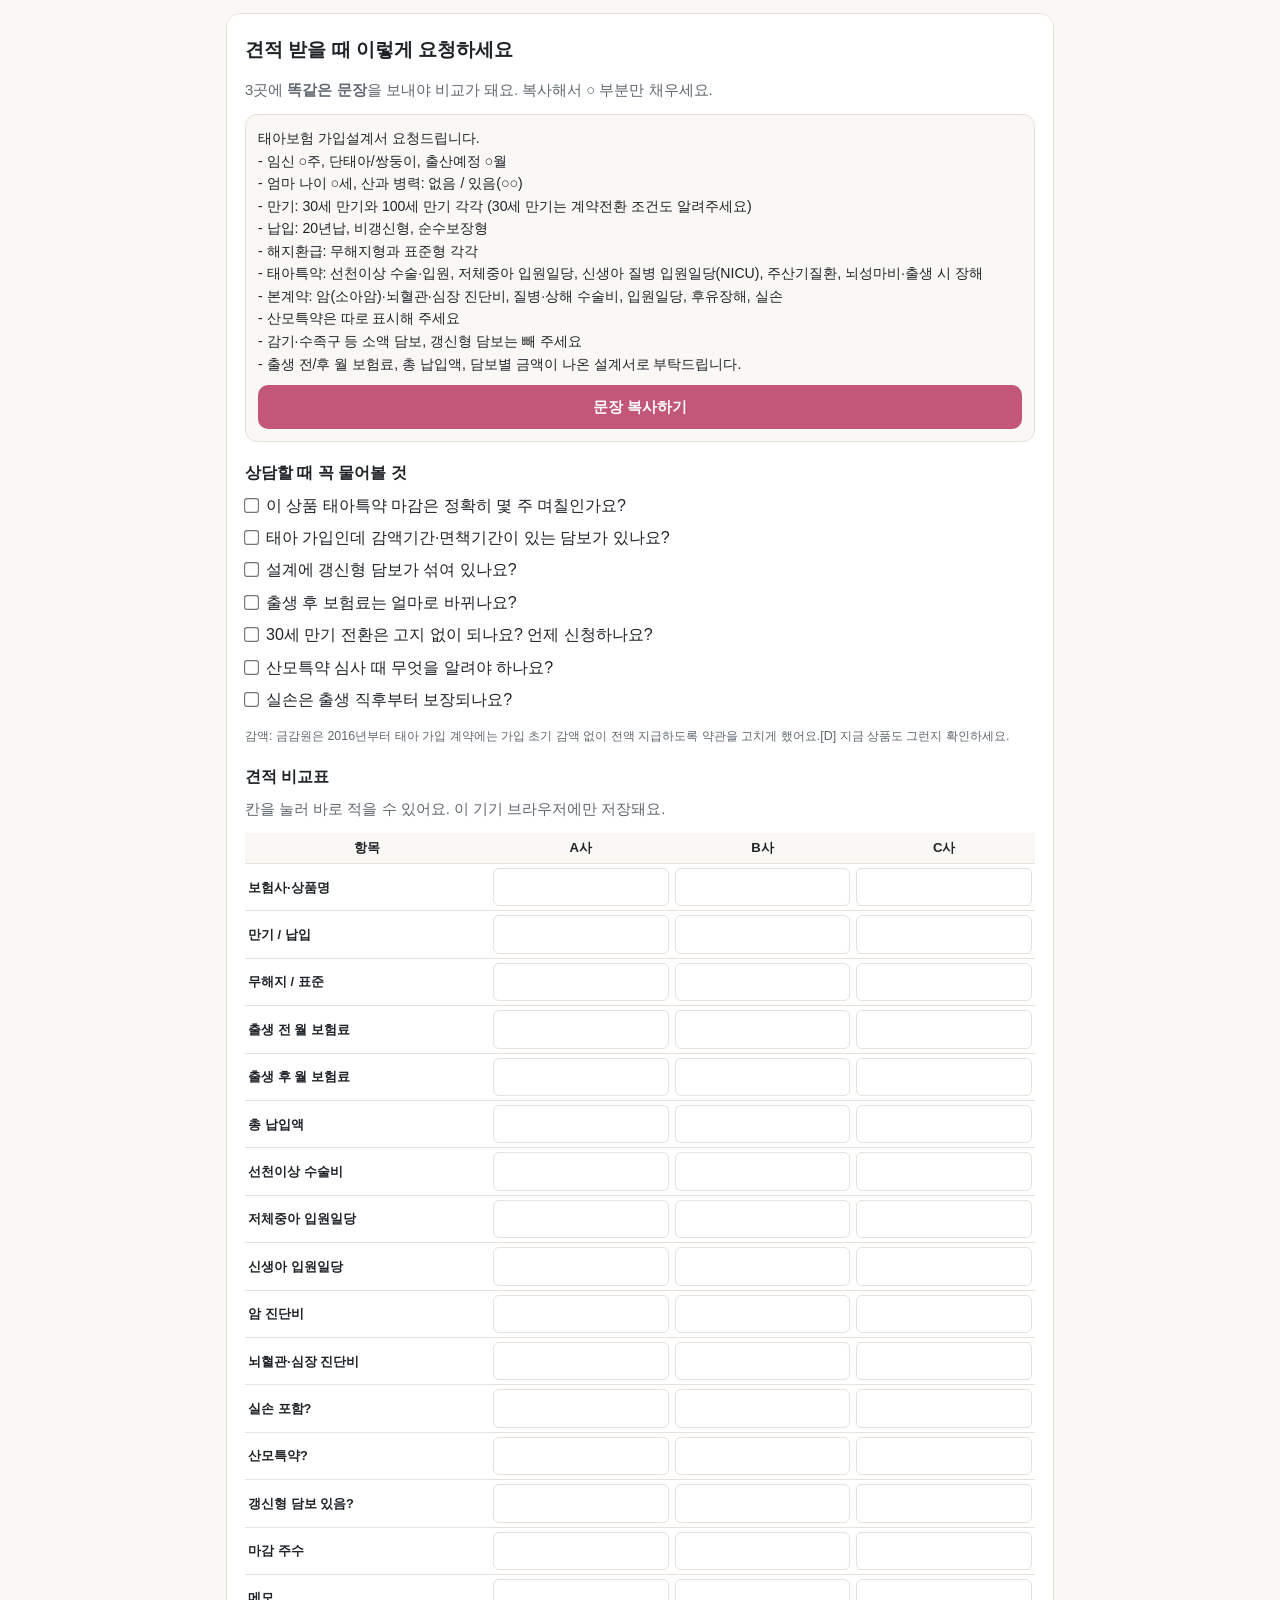
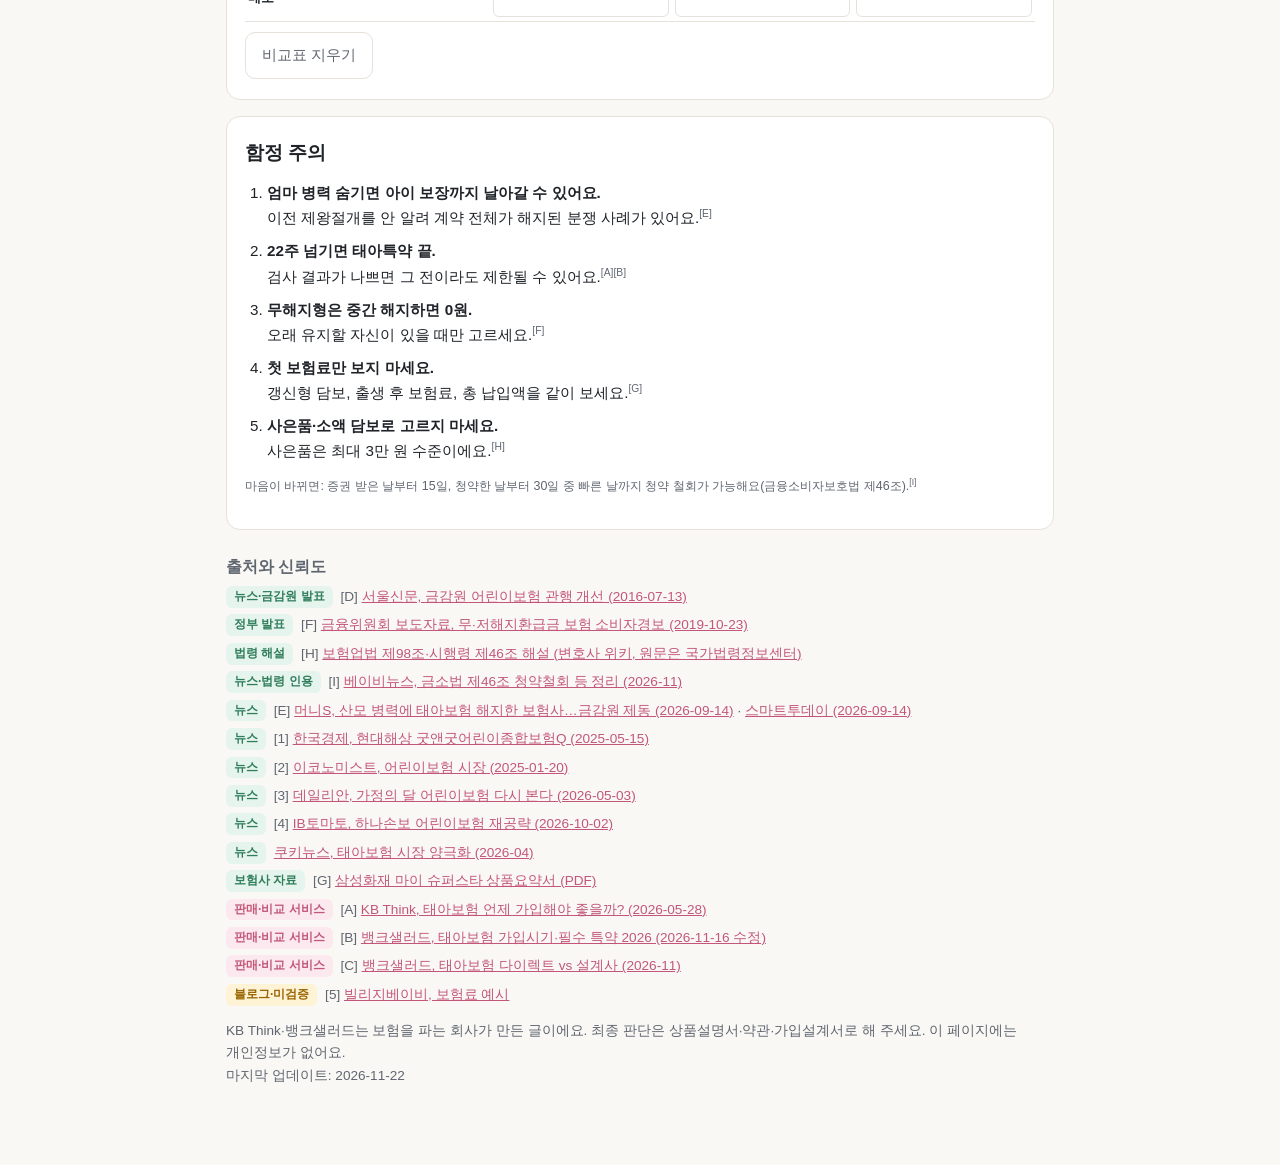
==== commit c33a1e60: "태아보험 페이지를 결정용 구성으로 개편 Co-Authored-By: Claude Sonnet 5.5 <noreply@anthropic.com> Claude-Session: http" ====
--- a/fetal/index.html
+++ b/fetal/index.html
@@ -3,226 +3,306 @@
 <head>
 <meta charset="utf-8">
 <meta name="viewport" content="width=device-width, initial-scale=1">
-<title>태아보험 비교 노트</title>
-<meta name="description" content="태아보험 가입 시기, 특약 구성, 만기, 가입 채널을 한눈에 비교하는 정리 페이지">
+<title>태아보험 고르기</title>
+<meta name="description" content="태아보험, 어떤 조건으로 어디서 가입할지 3분 안에 정하는 페이지. 22주 마감, 추천 기본 설정, 견적 요청 템플릿, 비교표">
 <link rel="stylesheet" href="../assets/style.css">
 </head>
 <body>
 <div class="wrap">
 <header>
   <a class="back" href="../">← 전체 목차</a>
-  <h1>👶 태아보험 비교 노트</h1>
-  <p>가입 전에 같이 보려고 정리한 페이지예요. 2026년 11월 기준 공개 자료를 바탕으로 했어요.</p>
+  <h1>👶 태아보험 고르기</h1>
+  <p>어느 보험사, 어떤 조건으로 가입할지 정하는 페이지예요. 2026-11-22 기준.</p>
   <nav>
-    <a href="#timing">가입 시기</a>
-    <a href="#structure">특약 구성</a>
-    <a href="#term">만기·납입</a>
-    <a href="#channel">다이렉트 vs 설계사</a>
-    <a href="#compare">보험사별 비교</a>
-    <a href="#checklist">체크리스트</a>
+    <a href="#decide">정할 것 4가지</a>
+    <a href="#riders">특약 고르기</a>
+    <a href="#insurers">보험사 비교</a>
+    <a href="#quote">견적 요청</a>
+    <a href="#traps">함정 주의</a>
   </nav>
 </header>
 
-<div class="notice">
-  <b>읽기 전에</b> 이 페이지는 공개된 안내 글을 요약한 참고용이에요. 보험료와 보장 금액은 보험사, 상품, 엄마 나이, 임신 주수에 따라 달라서, 출처가 분명하지 않은 숫자는 <span class="tag check">확인 필요</span>로 표시했어요. 실제 가입 전에는 반드시 각 보험사의 상품설명서와 약관, 가입설계서로 확인해 주세요.
-</div>
-
-<section id="timing">
-  <h2>1. 언제 가입해야 할까</h2>
-  <p>핵심은 <b>태아에게만 붙는 특약(선천이상, 저체중아, 주산기질환, 산모 특약 등)은 보통 임신 22주 전후에 마감</b>된다는 점이에요. 본계약(아이의 질병·상해 보장)은 그 이후에도 가입할 수 있는 경우가 많아요. <span class="muted">[KB Think, 뱅크샐러드]</span></p>
-  <ul class="timeline">
-    <li><b>~12주</b>1차 기형아 검사(NIPT 등) 전. 검사 결과가 나오기 전이라 심사에 유리해서 이때 준비를 권장해요. <span class="muted">[KB Think, 뱅크샐러드]</span></li>
-    <li><b>15~17주</b>2차 기형아 검사 시기. 이상 소견이 나오면 가입이 제한되거나 부담보가 붙을 수 있어요. <span class="tag check">상품별 확인 필요</span></li>
-    <li><b>20주 전후</b>정밀 초음파. 이 결과도 고지 대상이 될 수 있어요.</li>
-    <li><b>22주 무렵</b>태아 특약 대부분 마감. <span class="tag must">중요</span> 22주 이후에도 일부 태아 특약을 받아주는 상품이 있다는 보도가 있지만, 구체적인 상품과 조건은 <span class="tag check">확인 필요</span></li>
-    <li><b>출생 후</b>어린이보험(본계약)으로는 계속 가입 가능. 다만 출생 후 진단받은 질환은 고지 대상이 돼요.</li>
-  </ul>
-  <p class="muted">참고: 태아 상태에서 생긴 질병 자체를 그때 보장하는 것이 아니라, 보장은 출생 후부터 시작돼요. [쿠키뉴스]</p>
-</section>
-
-<section id="structure">
-  <h2>2. 무엇을 넣을까 (특약 구성)</h2>
-  <div class="grid">
-    <div class="box">
-      <h3>🍼 태아 특약 <span class="tag must">22주 전 마감</span></h3>
-      <ul>
-        <li>선천이상 수술비·입원비</li>
-        <li>저체중아(미숙아) 입원일당, 인큐베이터 치료</li>
-        <li>신생아 질병 입원일당 (NICU 대비)</li>
-        <li>주산기질환 관련 보장</li>
-        <li>뇌성마비 진단비, 출생 시 장해</li>
+<!-- 1. 결론 -->
+<section class="bottom-line" id="top">
+  <h2>결론부터</h2>
+  <ol class="steps">
+    <li><b>마감: 임신 22주</b> 전에 가입 완료. 태아특약은 대부분 22주(6일)까지만 받아요.<sup>[A][B]</sup></li>
+    <li><b>가능하면 1차 기형아 검사(11~14주) 전</b>에 신청. 이상 소견이 나오면 심사가 까다로워져요.<sup>[A]</sup></li>
+    <li><b>이번 주:</b> 아래 <a href="#quote">템플릿</a>으로 손보사 3곳에 같은 조건 견적 요청.</li>
+    <li><b>견적 오면:</b> <a href="#compare-sheet">비교표</a>에 적고, 보험료보다 <b>담보 금액·갱신형 여부</b>부터 맞춰 보기.</li>
+    <li><b>청약할 때:</b> 엄마 병력(이전 제왕절개 포함)은 빠짐없이 알리기.<sup>[E]</sup></li>
+  </ol>
+  <p class="note">이 페이지는 가입 권유가 아니에요. <span class="tag check">확인 필요</span>는 출처가 약한 내용이에요.</p>
+</section>
+
+<!-- 2. 정할 것 4가지 -->
+<section id="decide">
+  <h2>내가 정할 것 4가지</h2>
+  <p class="lead">각 항목의 <b>추천</b>은 공개 자료를 바탕으로 한 이 페이지의 의견이에요. 형편에 맞게 바꿔도 돼요.</p>
+  <div class="decide">
+    <div class="dcard">
+      <div class="dq"><span class="num">1</span>만기: 30세 vs 100세</div>
+      <div class="pick">추천 <b>30세 만기</b> + 계약전환제도 있는 상품</div>
+      <ul class="why">
+        <li>30세 만기가 보험료가 낮아요.<sup>[A][B]</sup></li>
+        <li>전환제도가 있으면 나중에 90·100세로 늘릴 수 있어요.<sup>[A]</sup></li>
+        <li>여유가 있으면 100세도 같이 견적 받아 차이를 보세요.</li>
       </ul>
-      <p class="muted">보장 금액 예시로 "선천이상 수술비 2,000~3,000만 원", "저체중아 입원일당 50만 원/일 이상" 같은 숫자가 돌지만 출처가 명시돼 있지 않아요. <span class="tag check">확인 필요</span></p>
-    </div>
-    <div class="box">
-      <h3>🧒 본계약 (아이 평생 보장의 뼈대)</h3>
-      <ul>
-        <li>질병·상해 입원일당, 수술비(종수술비)</li>
-        <li>암 진단비 (소아암 포함 여부)</li>
-        <li>뇌혈관질환·허혈성 심장질환 진단비</li>
-        <li>상해·질병 후유장해</li>
-        <li>실손의료비: 2026년 기준 5세대 실손 <span class="tag check">가입 조건 확인 필요</span></li>
+      <p class="def">계약전환제도: 만기 전에 신청하면 기존 계약을 이어 보장 기간을 늘리는 제도. 고지 생략 여부는 <span class="tag check">상품별 확인 필요</span></p>
+    </div>
+    <div class="dcard">
+      <div class="dq"><span class="num">2</span>납입·갱신 방식</div>
+      <div class="pick">추천 <b>비갱신형 · 순수보장형 · 20년납</b></div>
+      <ul class="why">
+        <li>갱신형은 나이·위험이 바뀌면 보험료가 올라요.<sup>[G]</sup></li>
+        <li>만기환급형은 보험료가 더 비싸요.<sup>[B]</sup></li>
+        <li><b>무해지형 vs 표준형</b>은 둘 다 견적 받아 비교.</li>
       </ul>
-      <p class="muted">감기·독감·수족구처럼 소액 담보는 보험료 대비 효율이 낮다는 의견이 많아요. [뱅크샐러드]</p>
-    </div>
-    <div class="box">
-      <h3>🤰 산모 특약</h3>
-      <ul>
-        <li>임신중독증, 임신성 당뇨</li>
-        <li>유산, 조산 관련 수술비</li>
-        <li>제왕절개, 출산 합병증</li>
+      <p class="def">무해지형: 보험료가 싼 대신, 납입 중 해지하면 돌려받는 돈이 없고 약관대출도 안 돼요.<sup>[F]</sup> 20년납은 예시이고, 납입기간별 차이는 <span class="tag check">설계서로 확인 필요</span></p>
+    </div>
+    <div class="dcard">
+      <div class="dq"><span class="num">3</span>특약 구성</div>
+      <div class="pick">추천 <b>태아특약 + 큰 병 진단비 + 실손</b>, 소액 담보는 빼기</div>
+      <ul class="why">
+        <li>태아특약은 22주가 지나면 다시 넣을 수 없어요.<sup>[A][B]</sup></li>
+        <li>감기·수족구 같은 소액 담보는 보험료 대비 효율이 낮다는 평가가 많아요.<sup>[B]</sup></li>
       </ul>
-      <p class="muted">상품마다 있는지, 심사 조건이 무엇인지가 크게 달라요. <span class="tag check">확인 필요</span></p>
-    </div>
-    <div class="box">
-      <h3>💡 같이 알아두면 좋은 것</h3>
-      <ul>
-        <li>국민행복카드로 임신·출산 진료비 지원 (단태아 100만 원, 다태아 140만 원 이상) [KB Think, 보건복지부 인용] <span class="tag check">최신 금액 확인 필요</span></li>
-        <li>5세대 실손은 분만예정일 기준 일정 기간 전에 가입하면 임신·출산 급여 의료비를 보장한다는 안내가 있어요. [KB Think] <span class="tag check">약관 확인 필요</span></li>
-        <li>실손은 태아보험을 대체하지 않아요. 진단비·입원일당 같은 정액 보장은 따로예요.</li>
+      <p class="def">자세한 목록은 <a href="#riders">특약 고르기</a>에 있어요.</p>
+    </div>
+    <div class="dcard">
+      <div class="dq"><span class="num">4</span>가입 채널</div>
+      <div class="pick">추천 <b>여러 보험사 견적 3곳</b> + 같은 설계의 다이렉트 가격 확인</div>
+      <ul class="why">
+        <li>같은 상품이면 채널이 달라도 보장은 같아요.<sup>[C]</sup></li>
+        <li>다이렉트가 더 싼 경우가 있어요. <span class="tag check">상품별 확인 필요</span></li>
+        <li>검사 이상 소견, 쌍둥이, 엄마 병력이 있으면 설계사 상담이 편해요.<sup>[C]</sup></li>
       </ul>
+      <p class="def">사은품은 법으로 한도가 있어요: 첫해 보험료의 10%와 3만 원 중 적은 금액.<sup>[H]</sup> 사은품으로 보험사를 고르지 마세요.</p>
     </div>
   </div>
 </section>
 
-<section id="term">
-  <h2>3. 만기와 납입 기간</h2>
-  <div class="tbl"><table>
-    <thead><tr><th></th><th>30세 만기</th><th>100세 만기</th></tr></thead>
-    <tbody>
-      <tr><th>월 보험료</th><td><span class="tag good">낮음</span></td><td>높음</td></tr>
-      <tr><th>보장 기간</th><td>성인이 될 때까지. 이후 다시 준비해야 함</td><td>평생</td></tr>
-      <tr><th>총 납입액</th><td>상대적으로 적음</td><td>커짐</td></tr>
-      <tr><th>장점</th><td>지금 부담이 적고, 성인 후 그때 상황에 맞게 다시 설계</td><td>나중에 병력이 생겨도 보장 유지</td></tr>
-      <tr><th>주의</th><td>만기 때 병력 고지 없이 연장(전환)되는지 <span class="tag check">상품별 확인 필요</span></td><td>오랜 기간 물가상승으로 보장금액의 실질 가치가 줄어듦</td></tr>
-    </tbody>
+<!-- 3. 특약 -->
+<section id="riders">
+  <h2>이 특약만 챙기면 돼요</h2>
+  <p class="lead">권장 보장 금액은 공식·중립 출처에서 찾지 못했어요. 금액은 3곳 모두 <b>같게 맞추는 것</b>이 더 중요해요.</p>
+
+  <h3 class="grp must-h">✅ 꼭 넣기</h3>
+  <ul class="rlist">
+    <li><span class="rn">선천이상 수술비·입원비</span><span class="tag must">22주 마감</span></li>
+    <li><span class="rn">저체중아(미숙아) 입원일당</span><span class="tag must">22주 마감</span></li>
+    <li><span class="rn">신생아 질병 입원일당 <small>신생아 중환자실(NICU) 대비</small></span><span class="tag must">22주 마감</span></li>
+    <li><span class="rn">주산기질환 <small>출산 전후에 생기는 아기 질환</small></span><span class="tag must">22주 마감</span></li>
+    <li><span class="rn">뇌성마비 진단비 · 출생 시 장해</span><span class="tag must">22주 마감</span></li>
+    <li><span class="rn">암(소아암) · 뇌혈관 · 심장질환 진단비</span><span class="tag good">본계약</span></li>
+    <li><span class="rn">질병·상해 수술비, 입원일당, 후유장해</span><span class="tag good">본계약</span></li>
+    <li><span class="rn">아이 실손의료비 <small>병원비 실제 쓴 만큼 보장</small></span><span class="tag good">본계약</span></li>
+  </ul>
+  <p class="src">근거: KB Think[A], 뱅크샐러드[B]. 특약 이름은 보험사마다 달라요.</p>
+
+  <h3 class="grp mid-h">🔸 있으면 좋음 (조건 보고 결정)</h3>
+  <ul class="rlist">
+    <li><span class="rn">산모특약 <small>임신중독증, 유산·조산 수술, 제왕절개 등</small></span><span class="tag check">상품별 차이 큼</span></li>
+    <li><span class="rn">입원일당의 보장 일수·병실 기준 <small>예: 1~180일 vs 1~30일</small></span><span class="tag good">비교 포인트</span></li>
+  </ul>
+  <p class="src">산모특약은 22주 전 마감 특약이에요.[A] 엄마 병력 고지 문제와 엮이니 <a href="#traps">함정 1번</a>도 보세요.</p>
+
+  <h3 class="grp skip-h">✖️ 빼거나 줄이기</h3>
+  <ul class="rlist">
+    <li><span class="rn">감기·독감·수족구·아토피 소액 담보</span><span class="tag skip">효율 낮음</span></li>
+    <li><span class="rn">5대 골절, 교통상해 후유장해 같은 세분화 특약</span><span class="tag skip">기본과 중복</span></li>
+    <li><span class="rn">만기환급형 · 갱신형 담보</span><span class="tag skip">보험료↑</span></li>
+  </ul>
+  <p class="src">근거: 뱅크샐러드[B]. ADHD·언어장애 등 청구 이력은 나중에 다른 보험 가입 때 고지 대상이 될 수 있어요.[B]</p>
+</section>
+
+<!-- 4. 보험사 비교 -->
+<section id="insurers">
+  <h2>보험사 비교</h2>
+  <p class="lead">보험사별 정확한 마감 주수를 공개한 공식 자료는 못 찾았어요. 아래 표로 <b>3곳을 고르고</b>, 마감 주수는 견적 받을 때 꼭 물어보세요.</p>
+
+  <div class="ins">
+    <div class="icard">
+      <div class="ihead"><b>현대해상</b><span class="tag good">언론 보도</span></div>
+      <div class="iprod">굿앤굿어린이종합보험Q</div>
+      <dl>
+        <dt>만기</dt><dd>10·20·30세 또는 80·90·100세, 30세 만기 후 전환 제도<sup>[1][2]</sup></dd>
+        <dt>특징</dt><dd>임신중독증 등 산모 보장 언급, 누적 약 559만 건(2025-03)<sup>[1]</sup></dd>
+      </dl>
+    </div>
+    <div class="icard">
+      <div class="ihead"><b>메리츠화재</b><span class="tag good">언론 보도</span></div>
+      <div class="iprod">내맘(Mom)같은 어린이보험</div>
+      <dl>
+        <dt>만기</dt><dd>100세 만기 선택 가능<sup>[2]</sup>, 그 외 <span class="tag check">확인 필요</span></dd>
+        <dt>특징</dt><dd>암·심장·뇌혈관 진단비를 첫해부터 감액 없이 지급한다고 보도<sup>[2]</sup></dd>
+      </dl>
+    </div>
+    <div class="icard">
+      <div class="ihead"><b>삼성화재</b><span class="tag good">보도 + 상품요약서</span></div>
+      <div class="iprod">마이 슈퍼스타</div>
+      <dl>
+        <dt>만기</dt><dd>80·90·100세 중 선택, 태아~15세 가입<sup>[2]</sup></dd>
+        <dt>특징</dt><dd>무해지형·50% 해지환급형 선택<sup>[G]</sup>, 분할지급형 담보, 발달검사 지원비<sup>[2]</sup></dd>
+      </dl>
+    </div>
+    <div class="icard">
+      <div class="ihead"><b>KB손해보험</b><span class="tag good">언론 보도</span></div>
+      <div class="iprod">금쪽같은 자녀보험</div>
+      <dl>
+        <dt>만기</dt><dd><span class="tag check">확인 필요</span></dd>
+        <dt>특징</dt><dd>성조숙증, 성장호르몬 결핍, 언어·행동 발달장애 보장 강조<sup>[2][3]</sup></dd>
+      </dl>
+    </div>
+    <div class="icard">
+      <div class="ihead"><b>DB손해보험</b><span class="tag check">정보 부족</span></div>
+      <div class="iprod">아이러브플러스건강보험</div>
+      <dl>
+        <dt>만기</dt><dd><span class="tag check">확인 필요</span></dd>
+        <dt>특징</dt><dd>보도에 세부 내용 없음<sup>[2]</sup></dd>
+      </dl>
+    </div>
+    <div class="icard">
+      <div class="ihead"><b>교보생명</b><span class="tag good">언론 보도</span></div>
+      <div class="iprod">교보우리아이보험 <small>(생명보험사)</small></div>
+      <dl>
+        <dt>만기</dt><dd>최대 100세<sup>[3]</sup></dd>
+        <dt>특징</dt><dd>태아특약: 저체중·조기출생 입원, 신생아 뇌출혈·기흉, 선천성 대사이상<sup>[3]</sup></dd>
+      </dl>
+    </div>
+  </div>
+  <div class="mini">
+    <p><b>모든 보험사 공통</b> · 태아특약 마감: 대부분 <b>22주(6일) 이내</b>, 생명보험사는 가입 시작 주수가 늦을 수 있어요.<sup>[B]</sup> 보험사별 기준은 <span class="tag check">확인 필요</span></p>
+    <p><b>쌍둥이(다태아)</b> · 가입은 가능하지만 보험사마다 받아주는 기준이 달라요. 일찍 여러 곳에 물어보세요.<sup>[B]</sup></p>
+    <p><b>그 외</b> · 한화손보(건강쑥쑥), 하나손보(하나더스타트, 2026-10 출시), 삼성생명, 동양생명도 상품이 있지만 태아특약 정보가 부족해요.<sup>[3][4]</sup></p>
+  </div>
+  <details class="fold">
+    <summary>보험료는 얼마쯤? (검증 안 된 참고값)</summary>
+    <p>조건을 밝히고 공개된 보험사 공식 보험료 예시는 찾지 못했어요. 블로그의 "임신 6주 남아" 예시만 있어요.<sup>[5]</sup> <span class="tag check">확인 필요</span></p>
+    <div class="tbl"><table class="plain">
+      <thead><tr><th>조건</th><th>출생 전</th><th>출생 후</th></tr></thead>
+      <tbody>
+        <tr><td>30세 만기·전기납</td><td>약 7.8만 원</td><td>약 5.7만 원</td></tr>
+        <tr><td>100세 만기·20년납·무해지</td><td>약 6.7만 원</td><td>약 11.5만 원</td></tr>
+      </tbody>
+    </table></div>
+    <p class="src">보험사·특약 구성 미공개. 규모 감만 잡는 용도예요.</p>
+  </details>
+</section>
+
+<!-- 5. 견적 요청 -->
+<section id="quote">
+  <h2>견적 받을 때 이렇게 요청하세요</h2>
+  <p class="lead">3곳에 <b>똑같은 문장</b>을 보내야 비교가 돼요. 복사해서 ○ 부분만 채우세요.</p>
+  <div class="copybox">
+<pre id="tpl">태아보험 가입설계서 요청드립니다.
+- 임신 ○주, 단태아/쌍둥이, 출산예정 ○월
+- 엄마 나이 ○세, 산과 병력: 없음 / 있음(○○)
+- 만기: 30세 만기와 100세 만기 각각 (30세 만기는 계약전환 조건도 알려주세요)
+- 납입: 20년납, 비갱신형, 순수보장형
+- 해지환급: 무해지형과 표준형 각각
+- 태아특약: 선천이상 수술·입원, 저체중아 입원일당, 신생아 질병 입원일당(NICU), 주산기질환, 뇌성마비·출생 시 장해
+- 본계약: 암(소아암)·뇌혈관·심장 진단비, 질병·상해 수술비, 입원일당, 후유장해, 실손
+- 산모특약은 따로 표시해 주세요
+- 감기·수족구 등 소액 담보, 갱신형 담보는 빼 주세요
+- 출생 전/후 월 보험료, 총 납입액, 담보별 금액이 나온 설계서로 부탁드립니다.</pre>
+    <button type="button" id="copyBtn" class="btn">문장 복사하기</button>
+  </div>
+
+  <h3>상담할 때 꼭 물어볼 것</h3>
+  <ul class="checklist">
+    <li><label><input type="checkbox" data-k="q1">이 상품 태아특약 마감은 정확히 몇 주 며칠인가요?</label></li>
+    <li><label><input type="checkbox" data-k="q2">태아 가입인데 감액기간·면책기간이 있는 담보가 있나요?</label></li>
+    <li><label><input type="checkbox" data-k="q3">설계에 갱신형 담보가 섞여 있나요?</label></li>
+    <li><label><input type="checkbox" data-k="q4">출생 후 보험료는 얼마로 바뀌나요?</label></li>
+    <li><label><input type="checkbox" data-k="q5">30세 만기 전환은 고지 없이 되나요? 언제 신청하나요?</label></li>
+    <li><label><input type="checkbox" data-k="q6">산모특약 심사 때 무엇을 알려야 하나요?</label></li>
+    <li><label><input type="checkbox" data-k="q7">실손은 출생 직후부터 보장되나요?</label></li>
+  </ul>
+  <p class="src">감액: 금감원은 2016년부터 태아 가입 계약에는 가입 초기 감액 없이 전액 지급하도록 약관을 고치게 했어요.[D] 지금 상품도 그런지 확인하세요.</p>
+
+  <h3 id="compare-sheet">견적 비교표</h3>
+  <p class="lead">칸을 눌러 바로 적을 수 있어요. 이 기기 브라우저에만 저장돼요.</p>
+  <div class="qwrap"><table class="qtable">
+    <thead><tr><th>항목</th><th>A사</th><th>B사</th><th>C사</th></tr></thead>
+    <tbody id="qbody"></tbody>
   </table></div>
-  <h3>함께 정할 것</h3>
-  <ul>
-    <li><b>납입 기간(20년납, 30년납 등)</b>: 짧을수록 월 보험료는 높고 총액은 줄어드는 구조가 일반적이에요. 정확한 차이는 설계서로 비교해야 해요. <span class="tag check">확인 필요</span></li>
-    <li><b>순수보장형 vs 만기환급형</b>: 환급형은 보험료가 더 비싸요. 차이가 30~40%라는 글이 있지만 근거가 없어요. <span class="tag check">확인 필요</span></li>
-    <li><b>갱신형 vs 비갱신형</b>: 갱신형은 처음에 싸도 갱신 때 보험료가 오를 수 있어요.</li>
-  </ul>
-</section>
-
-<section id="channel">
-  <h2>4. 다이렉트 vs 설계사</h2>
-  <div class="grid">
-    <div class="box">
-      <h3>💻 다이렉트 (온라인)</h3>
-      <ul>
-        <li>보험료가 더 저렴한 경우가 있다고 해요. <span class="tag check">상품별 확인 필요</span></li>
-        <li>특약 구성과 약관 확인을 직접 해야 해요.</li>
-        <li>건강 상태가 단순하고, 원하는 구성이 명확할 때 적합</li>
-      </ul>
-    </div>
-    <div class="box">
-      <h3>🧑‍💼 설계사</h3>
-      <ul>
-        <li>여러 보험사 설계서를 한 번에 받아 비교하기 편해요.</li>
-        <li>검사 결과에 이상 소견이 있거나, 쌍둥이, 엄마 병력이 있을 때 도움이 돼요.</li>
-        <li>사은품은 법으로 한도가 정해져 있어요 (첫해 보험료의 10%와 3만 원 중 적은 금액이라는 안내). <span class="tag check">보험업법 원문 확인 필요</span></li>
-      </ul>
-    </div>
-  </div>
-  <p class="muted">같은 상품이라면 채널이 달라도 보장 내용은 같다고 해요. [뱅크샐러드]</p>
-</section>
-
-
-
-<section id="compare">
-  <h2>5. 보험사별 비교</h2>
-  <p>태아보험은 대부분 손해보험사에서 팔고, 생명보험사 상품도 일부 있어요. 아래는 2025~2026년 언론 보도로 확인한 상품명과 특징이에요. 보험사가 직접 공개한 상품설명서로 대조한 것은 아니니, 상담 받을 때 이 표를 들고 "이 내용이 맞는지" 물어보는 용도로 써 주세요.</p>
-
-  <h3>손해보험사</h3>
-  <div class="tbl wide"><table>
-    <thead><tr><th>보험사</th><th>대표 상품</th><th>만기 선택</th><th>보도된 특징</th><th>점유율<br><small>(보유계약)</small></th></tr></thead>
-    <tbody>
-      <tr><th>현대해상</th><td data-label="대표 상품">굿앤굿어린이종합보험Q</td>
-        <td data-label="만기 선택">10·20·30세, 또는 80·90·100세. 30세 만기 후 80·90·100세로 전환하는 제도 있음 <sup>[1][2]</sup></td>
-        <td data-label="보도된 특징">2004년 출시, 누적 약 559만 건(2025년 3월)<sup>[1]</sup>. 임신중독증·태반조기분리 등 산모 보장 언급<sup>[1]</sup>. 다발성 소아암, 중증 화상, 학교폭력 피해 등<sup>[3]</sup></td>
-        <td data-label="점유율  (보유계약)">32.4% <span class="tag check">확인 필요</span><sup>[6]</sup></td></tr>
-      <tr><th>DB손해보험</th><td data-label="대표 상품">아이러브플러스건강보험<sup>[2]</sup></td>
-        <td data-label="만기 선택"><span class="tag check">확인 필요</span></td>
-        <td data-label="보도된 특징">보도에 세부 내용 없음. 다이렉트(앱) 가입 채널 있음</td>
-        <td data-label="점유율  (보유계약)">18.7% <span class="tag check">확인 필요</span><sup>[6]</sup></td></tr>
-      <tr><th>메리츠화재</th><td data-label="대표 상품">내맘(Mom)같은 어린이보험<sup>[2]</sup></td>
-        <td data-label="만기 선택">100세 만기 선택 가능<sup>[2]</sup></td>
-        <td data-label="보도된 특징">암·심장·뇌혈관 진단비를 첫해부터 감액 없이 지급한다고 보도<sup>[2]</sup></td>
-        <td data-label="점유율  (보유계약)">14.1% <span class="tag check">확인 필요</span><sup>[6]</sup></td></tr>
-      <tr><th>KB손해보험</th><td data-label="대표 상품">금쪽같은 자녀보험<sup>[2][3]</sup></td>
-        <td data-label="만기 선택"><span class="tag check">확인 필요</span></td>
-        <td data-label="보도된 특징">성조숙증, 성장호르몬 결핍증, 언어·행동 발달장애 보장 강조<sup>[2][3]</sup></td>
-        <td data-label="점유율  (보유계약)">12.1% <span class="tag check">확인 필요</span><sup>[6]</sup></td></tr>
-      <tr><th>삼성화재</th><td data-label="대표 상품">New 마이 슈퍼스타<sup>[2]</sup></td>
-        <td data-label="만기 선택">80·90·100세 중 선택, 태아~15세 가입<sup>[2]</sup></td>
-        <td data-label="보도된 특징">분할지급형 담보, 영유아 발달검사 지원비<sup>[2]</sup>. 5~15세용 '마이스타 0515'는 별도 상품(태아 가입 아님)<sup>[3]</sup></td>
-        <td data-label="점유율  (보유계약)">10.5% <span class="tag check">확인 필요</span><sup>[6]</sup></td></tr>
-      <tr><th>한화손해보험</th><td data-label="대표 상품">건강쑥쑥 어린이보험<sup>[3]</sup></td>
-        <td data-label="만기 선택"><span class="tag check">확인 필요</span></td>
-        <td data-label="보도된 특징">열성경련, 크룹, 알레르기 자반증, 수족구 등 영유아 생활질환 보장 강조<sup>[3]</sup>. 태아 특약 여부 <span class="tag check">확인 필요</span></td>
-        <td data-label="점유율  (보유계약)">-</td></tr>
-      <tr><th>하나손해보험</th><td data-label="대표 상품">하나더스타트 어린이보험 (2026년 10월 출시)<sup>[4]</sup></td>
-        <td data-label="만기 선택"><span class="tag check">확인 필요</span></td>
-        <td data-label="보도된 특징">독감 항바이러스제 치료비, 폐렴·패혈증 진단비 등 호흡기 보장<sup>[4]</sup>. 태아 특약 여부 <span class="tag check">확인 필요</span></td>
-        <td data-label="점유율  (보유계약)">-</td></tr>
-      <tr><th>롯데·흥국·NH농협 등</th><td colspan="4">조사한 보도에서 태아·어린이보험 상품 정보를 찾지 못했어요. <span class="tag check">확인 필요</span></td></tr>
-    </tbody>
-  </table></div>
-
-  <h3>생명보험사</h3>
-  <div class="tbl wide"><table>
-    <thead><tr><th>보험사</th><th>상품</th><th>보도된 특징</th></tr></thead>
-    <tbody>
-      <tr><th>교보생명</th><td data-label="상품">교보우리아이보험<sup>[3]</sup></td><td data-label="보도된 특징">태아부터 가입, 최대 100세. 태아 특약으로 저체중·조기출생 입원, 신생아 뇌출혈·기흉, 특정 선천성 대사이상 보장</td></tr>
-      <tr><th>삼성생명</th><td data-label="상품">우리아이 올바른 성장보험<sup>[3]</sup></td><td data-label="보도된 특징">출생 전 태아·임산부 특약, 출생 후 학교폭력·말더듬증 등 특약</td></tr>
-      <tr><th>동양생명</th><td data-label="상품">우리WON하는쑥쑥어린이보장보험<sup>[3]</sup></td><td data-label="보도된 특징">가입 20년 후 보장금액이 최대 200%까지 늘어나는 체증형</td></tr>
-    </tbody>
-  </table></div>
-
-  <h3>보험료는 얼마일까</h3>
-  <p>보험사가 조건(성별, 만기, 납입기간, 특약 구성)을 밝히고 공개한 보험료 예시는 찾지 못했어요. 그래서 보험사끼리 보험료를 나란히 비교하는 것은 아직 불가능해요. <span class="tag check">확인 필요</span></p>
-  <p class="muted">참고로, 한 육아 정보 블로그가 "임신 6주 남아" 기준으로 보험사를 밝히지 않은 설계 예시를 올렸어요. 30세 만기·전기납은 출생 전 월 약 7.8만 원·출생 후 약 5.7만 원, 100세 만기·20년납(무해지)은 출생 전 약 6.7만 원·출생 후 약 11.5만 원이었어요. 검증되지 않은 수치라서 규모 감을 잡는 정도로만 봐 주세요.<sup>[5]</sup></p>
-  <p><b>가장 확실한 방법:</b> 같은 조건(예: 30세 만기, 20년납, 비갱신, 동일 특약)으로 3곳 이상에서 가입설계서를 받아 이 표에 넣어 비교하는 거예요. 금융감독원·보험협회의 <a href="https://www.e-insmarket.or.kr">보험다모아</a>에서도 일부 상품의 보험료를 비교할 수 있어요.</p>
-
-  <p class="src">
-    [1] 한국경제, 2025-05-15 · [2] 이코노미스트, 2025-01-20 · [3] 데일리안, 2026-05-03 · [4] IB토마토, 2026-10-02 · [5] 빌리지베이비 블로그(2026-10 수정, 미검증) · [6] 폭스씨지 블로그가 이투데이 2026-07-28 보도를 인용한 2026년 4월말 수치(원문 미확인). 링크는 페이지 맨 아래에 있어요.
-  </p>
-</section>
-
-<section id="checklist">
-  <h2>6. 가입 전 체크리스트</h2>
-  <ul class="checklist">
-    <li><label><input type="checkbox">지금 임신 몇 주인지, 22주까지 남은 기간 확인</label></li>
-    <li><label><input type="checkbox">손보사 2~3곳 이상에서 같은 조건으로 설계서 받기</label></li>
-    <li><label><input type="checkbox">30세 만기 vs 100세 만기 결정</label></li>
-    <li><label><input type="checkbox">비갱신형인지, 순수보장형인지 확인</label></li>
-    <li><label><input type="checkbox">선천이상·저체중아·NICU 관련 특약 포함 여부</label></li>
-    <li><label><input type="checkbox">산모 특약 포함 여부와 심사 조건</label></li>
-    <li><label><input type="checkbox">실손 포함 여부와 조건</label></li>
-    <li><label><input type="checkbox">검사 결과·엄마 병력 고지 항목 정확히 알리기</label></li>
-    <li><label><input type="checkbox">출생 후 보험료가 얼마로 바뀌는지 확인</label></li>
-    <li><label><input type="checkbox">면책기간·감액기간 확인</label></li>
-  </ul>
-  <p class="muted">체크 표시는 저장되지 않아요. 새로고침하면 초기화돼요.</p>
+  <button type="button" id="clearBtn" class="btn ghost">비교표 지우기</button>
+</section>
+
+<!-- 6. 함정 -->
+<section id="traps">
+  <h2>함정 주의</h2>
+  <ol class="traps">
+    <li><b>엄마 병력 숨기면 아이 보장까지 날아갈 수 있어요.</b> 이전 제왕절개를 안 알려 계약 전체가 해지된 분쟁 사례가 있어요.<sup>[E]</sup></li>
+    <li><b>22주 넘기면 태아특약 끝.</b> 검사 결과가 나쁘면 그 전이라도 제한될 수 있어요.<sup>[A][B]</sup></li>
+    <li><b>무해지형은 중간 해지하면 0원.</b> 오래 유지할 자신이 있을 때만 고르세요.<sup>[F]</sup></li>
+    <li><b>첫 보험료만 보지 마세요.</b> 갱신형 담보, 출생 후 보험료, 총 납입액을 같이 보세요.<sup>[G]</sup></li>
+    <li><b>사은품·소액 담보로 고르지 마세요.</b> 사은품은 최대 3만 원 수준이에요.<sup>[H]</sup></li>
+  </ol>
+  <p class="src">마음이 바뀌면: 증권 받은 날부터 15일, 청약한 날부터 30일 중 빠른 날까지 청약 철회가 가능해요(금융소비자보호법 제46조).<sup>[I]</sup></p>
 </section>
 
 <footer>
-  <h3>출처</h3>
-  <ul>
-    <li><a href="https://kbthink.com/insurance-guide/prenatal.html">KB Think, 태아보험 언제 가입해야 좋을까? (2026-05)</a></li>
-    <li><a href="https://www.banksalad.com/articles/태아보험-필요한가-비교표-가입시기-필수-특약">뱅크샐러드, 태아보험 가입시기·필수 특약·보험사 비교 방법 2026 총정리 (2026-10)</a></li>
-    <li><a href="https://www.banksalad.com/articles/보험-태아보험-태아보험다이렉트-설계사-차이">뱅크샐러드, 태아보험 다이렉트, 설계사보다 유리할까? (2026-11)</a></li>
-    <li><a href="https://v.daum.net/v/01DKJFjJoM">쿠키뉴스, 태아보험 시장 양극화…손보 '확대'·생보 '정체' (2026-04)</a></li>
-    <li>[1] <a href="https://www.hankyung.com/article/2025051538941">한국경제, 현대해상 굿앤굿어린이종합보험Q 관련 (2025-05-15)</a></li>
-    <li>[2] <a href="https://economist.co.kr/article/view/ecn202501160031">이코노미스트, 어린이보험 시장 관련 (2025-01-20)</a></li>
-    <li>[3] <a href="https://www.dailian.co.kr/news/view/1640058/">데일리안, 가정의 달 어린이보험 다시 본다 (2026-05-03)</a></li>
-    <li>[4] <a href="https://ibtomato.com/View.aspx?no=19727&amp;type=1">IB토마토, 하나손보 3년 만에 어린이보험 재공략 (2026-10-02)</a></li>
-    <li>[5] <a href="https://villagebaby.kr/guide/태아보험-가입시기-필수특약/">빌리지베이비, 태아보험 가입시기·필수특약 (블로그, 미검증)</a></li>
-    <li>[6] <a href="https://foxcg.com/children-insurance-ranking-2026/">폭스씨지, 어린이보험 가입 순위 2026 (블로그, 이투데이 인용)</a></li>
-  </ul>
-  <p>KB Think, 뱅크샐러드, 빌리지베이비, 폭스씨지 글은 보험 판매·비교 서비스나 블로그가 만든 콘텐츠예요. 이 페이지는 보험 가입 권유가 아니며, 최종 판단은 상품설명서와 약관 기준으로 해 주세요.<br>마지막 업데이트: 2026-11-22</p>
+  <h3>출처와 신뢰도</h3>
+  <ul class="srcs">
+    <li><span class="tag good">뉴스·금감원 발표</span> [D] <a href="https://m.seoul.co.kr/news/2016/07/13/20160713500118">서울신문, 금감원 어린이보험 관행 개선 (2016-07-13)</a></li>
+    <li><span class="tag good">정부 발표</span> [F] <a href="https://www.fsc.go.kr/no010101/73932">금융위원회 보도자료, 무·저해지환급금 보험 소비자경보 (2019-10-23)</a></li>
+    <li><span class="tag good">법령 해설</span> [H] <a href="https://www.nepla.ai/wiki/금융-투자-외국환/은행-보험/보험업법상-특별이익-제공-금지-2w0ndrywy9j7">보험업법 제98조·시행령 제46조 해설 (변호사 위키, 원문은 국가법령정보센터)</a></li>
+    <li><span class="tag good">뉴스·법령 인용</span> [I] <a href="https://www.ibabynews.com/contents/guide-child-fetal-insurance">베이비뉴스, 금소법 제46조 청약철회 등 정리 (2026-11)</a></li>
+    <li><span class="tag good">뉴스</span> [E] <a href="https://www.sidae.com/article/2026091409281890011">머니S, 산모 병력에 태아보험 해지한 보험사…금감원 제동 (2026-09-14)</a> · <a href="https://www.smarttoday.co.kr/ko-kr/articles/111577">스마트투데이 (2026-09-14)</a></li>
+    <li><span class="tag good">뉴스</span> [1] <a href="https://www.hankyung.com/article/2025051538941">한국경제, 현대해상 굿앤굿어린이종합보험Q (2025-05-15)</a></li>
+    <li><span class="tag good">뉴스</span> [2] <a href="https://economist.co.kr/article/view/ecn202501160031">이코노미스트, 어린이보험 시장 (2025-01-20)</a></li>
+    <li><span class="tag good">뉴스</span> [3] <a href="https://www.dailian.co.kr/news/view/1640058/">데일리안, 가정의 달 어린이보험 다시 본다 (2026-05-03)</a></li>
+    <li><span class="tag good">뉴스</span> [4] <a href="https://ibtomato.com/View.aspx?no=19727&amp;type=1">IB토마토, 하나손보 어린이보험 재공략 (2026-10-02)</a></li>
+    <li><span class="tag good">뉴스</span> <a href="https://v.daum.net/v/01DKJFjJoM">쿠키뉴스, 태아보험 시장 양극화 (2026-04)</a></li>
+    <li><span class="tag good">보험사 자료</span> [G] <a href="https://www.samsungfire.com/download/product/P_P02_05_01_106_2210.pdf">삼성화재 마이 슈퍼스타 상품요약서 (PDF)</a></li>
+    <li><span class="tag mid">판매·비교 서비스</span> [A] <a href="https://kbthink.com/insurance/trend/prenatal-insurance.html">KB Think, 태아보험 언제 가입해야 좋을까? (2026-05-28)</a></li>
+    <li><span class="tag mid">판매·비교 서비스</span> [B] <a href="https://www.banksalad.com/articles/태아보험-필요한가-비교표-가입시기-필수-특약">뱅크샐러드, 태아보험 가입시기·필수 특약 2026 (2026-11-16 수정)</a></li>
+    <li><span class="tag mid">판매·비교 서비스</span> [C] <a href="https://www.banksalad.com/articles/보험-태아보험-태아보험다이렉트-설계사-차이">뱅크샐러드, 태아보험 다이렉트 vs 설계사 (2026-11)</a></li>
+    <li><span class="tag check">블로그·미검증</span> [5] <a href="https://villagebaby.kr/guide/태아보험-가입시기-필수특약/">빌리지베이비, 보험료 예시</a></li>
+  </ul>
+  <p>KB Think·뱅크샐러드는 보험을 파는 회사가 만든 글이에요. 최종 판단은 상품설명서·약관·가입설계서로 해 주세요. 이 페이지에는 개인정보가 없어요.<br>마지막 업데이트: 2026-11-22</p>
 </footer>
 </div>
+
+<script>
+(function(){
+  var rows=["보험사·상품명","만기 / 납입","무해지 / 표준","출생 전 월 보험료","출생 후 월 보험료","총 납입액","선천이상 수술비","저체중아 입원일당","신생아 입원일당","암 진단비","뇌혈관·심장 진단비","실손 포함?","산모특약?","갱신형 담보 있음?","마감 주수","메모"];
+  var KEY="fetal-quote-v1", data={};
+  function load(){try{data=JSON.parse(localStorage.getItem(KEY)||"{}")||{};}catch(e){data={};}}
+  function save(){try{localStorage.setItem(KEY,JSON.stringify(data));}catch(e){}}
+  load();
+  var body=document.getElementById("qbody");
+  rows.forEach(function(r,i){
+    var tr=document.createElement("tr"), th=document.createElement("th");
+    th.textContent=r; tr.appendChild(th);
+    ["a","b","c"].forEach(function(c){
+      var td=document.createElement("td"), inp=document.createElement("input");
+      var k=i+c; inp.type="text"; inp.value=data[k]||""; inp.setAttribute("aria-label",r+" "+c.toUpperCase()+"사");
+      inp.addEventListener("input",function(){data[k]=inp.value;save();});
+      td.appendChild(inp); tr.appendChild(td);
+    });
+    body.appendChild(tr);
+  });
+  document.querySelectorAll(".checklist input[data-k]").forEach(function(cb){
+    var k="ck-"+cb.dataset.k; cb.checked=!!data[k];
+    cb.addEventListener("change",function(){data[k]=cb.checked;save();});
+  });
+  document.getElementById("clearBtn").addEventListener("click",function(){
+    if(!confirm("비교표와 체크 표시를 모두 지울까요?"))return;
+    data={};save();
+    body.querySelectorAll("input").forEach(function(i){i.value="";});
+    document.querySelectorAll(".checklist input").forEach(function(c){c.checked=false;});
+  });
+  var btn=document.getElementById("copyBtn");
+  btn.addEventListener("click",function(){
+    var t=document.getElementById("tpl").textContent;
+    function done(){btn.textContent="복사했어요 ✓";setTimeout(function(){btn.textContent="문장 복사하기";},1800);}
+    if(navigator.clipboard&&navigator.clipboard.writeText){navigator.clipboard.writeText(t).then(done,fallback);}else{fallback();}
+    function fallback(){var ta=document.createElement("textarea");ta.value=t;document.body.appendChild(ta);ta.select();try{document.execCommand("copy");done();}catch(e){}document.body.removeChild(ta);}
+  });
+})();
+</script>
 </body>
 </html>
--- a/assets/style.css
+++ b/assets/style.css
@@ -68,3 +68,68 @@
   .wide tbody th{font-size:1.02rem;color:var(--accent)}
   .wide td[data-label]::before{content:attr(data-label);display:block;font-size:.75rem;color:var(--muted);font-weight:600}
 }
+
+/* ---- fetal decision page ---- */
+:root{--skip:#6b7280;--skip-soft:#eef0f3}
+@media (prefers-color-scheme: dark){:root{--skip:#b0b6c0;--skip-soft:#2a2d33}}
+.tag.skip{background:var(--skip-soft);color:var(--skip)}
+.tag.mid{background:var(--accent-soft);color:var(--accent)}
+sup{font-size:.68em;color:var(--muted);line-height:0}
+.lead{margin:0 0 12px;color:var(--muted);font-size:.93rem}
+.bottom-line{border:2px solid var(--accent);background:var(--card)}
+.steps{margin:0;padding-left:22px}
+.steps li{margin:6px 0}
+.bottom-line .note{margin:10px 0 0;font-size:.82rem;color:var(--muted)}
+.decide{display:grid;grid-template-columns:1fr;gap:12px}
+@media(min-width:640px){.decide{grid-template-columns:1fr 1fr}}
+.dcard{border:1px solid var(--line);border-radius:12px;padding:14px;background:var(--bg)}
+.dq{font-weight:700;display:flex;align-items:center;gap:8px}
+.num{display:inline-grid;place-items:center;width:24px;height:24px;border-radius:50%;background:var(--accent);color:var(--card);font-size:.8rem;flex:none}
+.pick{margin:10px 0 6px;padding:8px 10px;border-radius:8px;background:var(--ok-soft);color:var(--text);font-size:.95rem}
+.pick b{color:var(--ok)}
+.why{margin:4px 0;font-size:.92rem}
+.def{margin:8px 0 0;font-size:.82rem;color:var(--muted);border-top:1px dashed var(--line);padding-top:8px}
+.grp{margin:16px 0 6px}
+.rlist{list-style:none;padding:0;margin:0}
+.rlist li{display:flex;justify-content:space-between;align-items:flex-start;gap:10px;padding:8px 0;border-bottom:1px solid var(--line);margin:0}
+.rlist li:last-child{border-bottom:none}
+.rn{min-width:0}
+.rn small{display:block;color:var(--muted);font-size:.8rem}
+.rlist .tag{flex:none;margin-top:3px}
+.ins{display:grid;grid-template-columns:1fr;gap:10px}
+@media(min-width:640px){.ins{grid-template-columns:1fr 1fr}}
+.icard{border:1px solid var(--line);border-radius:12px;padding:12px 14px}
+.ihead{display:flex;justify-content:space-between;align-items:center;gap:8px;font-size:1.02rem}
+.iprod{color:var(--accent);font-size:.9rem;margin:2px 0 6px}
+.iprod small{color:var(--muted)}
+.icard dl{margin:0;display:grid;grid-template-columns:2.6em 1fr;gap:4px 8px;font-size:.88rem}
+.icard dt{color:var(--muted);font-weight:600}
+.icard dd{margin:0;min-width:0}
+.mini{margin-top:12px;font-size:.9rem;background:var(--bg);border-radius:10px;padding:10px 12px}
+.mini p{margin:4px 0}
+.fold{margin-top:12px;border:1px solid var(--line);border-radius:10px;padding:10px 12px}
+.fold summary{cursor:pointer;font-weight:600;font-size:.93rem}
+.fold p{font-size:.9rem}
+table.plain{min-width:0}
+.copybox{border:1px solid var(--line);border-radius:12px;background:var(--bg);padding:12px}
+.copybox pre{margin:0 0 10px;white-space:pre-wrap;word-break:keep-all;overflow-wrap:anywhere;font-family:inherit;font-size:.88rem;line-height:1.6}
+.btn{appearance:none;border:none;background:var(--accent);color:var(--card);font:inherit;font-weight:700;font-size:.92rem;padding:10px 16px;border-radius:10px;cursor:pointer;width:100%}
+.btn.ghost{background:none;color:var(--muted);border:1px solid var(--line);font-weight:500;margin-top:10px;width:auto}
+.qwrap{width:100%}
+.qtable{min-width:0;table-layout:fixed;font-size:.82rem}
+.qtable th,.qtable td{padding:4px 3px;white-space:normal;vertical-align:middle}
+.qtable thead th:first-child,.qtable tbody th{width:31%}
+.qtable tbody th{font-weight:600;background:none;font-size:.8rem;line-height:1.35}
+.qtable thead th{text-align:center}
+.qtable input{width:100%;min-width:0;border:1px solid var(--line);border-radius:6px;background:var(--card);color:var(--text);font:inherit;font-size:16px;padding:5px 4px}
+.traps{margin:0;padding-left:22px}
+.traps li{margin:8px 0;font-size:.95rem}
+.traps b{display:block}
+.srcs{list-style:none;padding:0}
+.srcs li{margin:6px 0}
+.srcs .tag{margin-right:4px}
+#quote .checklist{padding:0}
+#quote .checklist li{margin:6px 0}
+#quote .checklist label{display:flex;gap:8px;align-items:flex-start}
+#quote .checklist input{margin:6px 0 0;flex:none}
+table.plain td+td{white-space:nowrap}
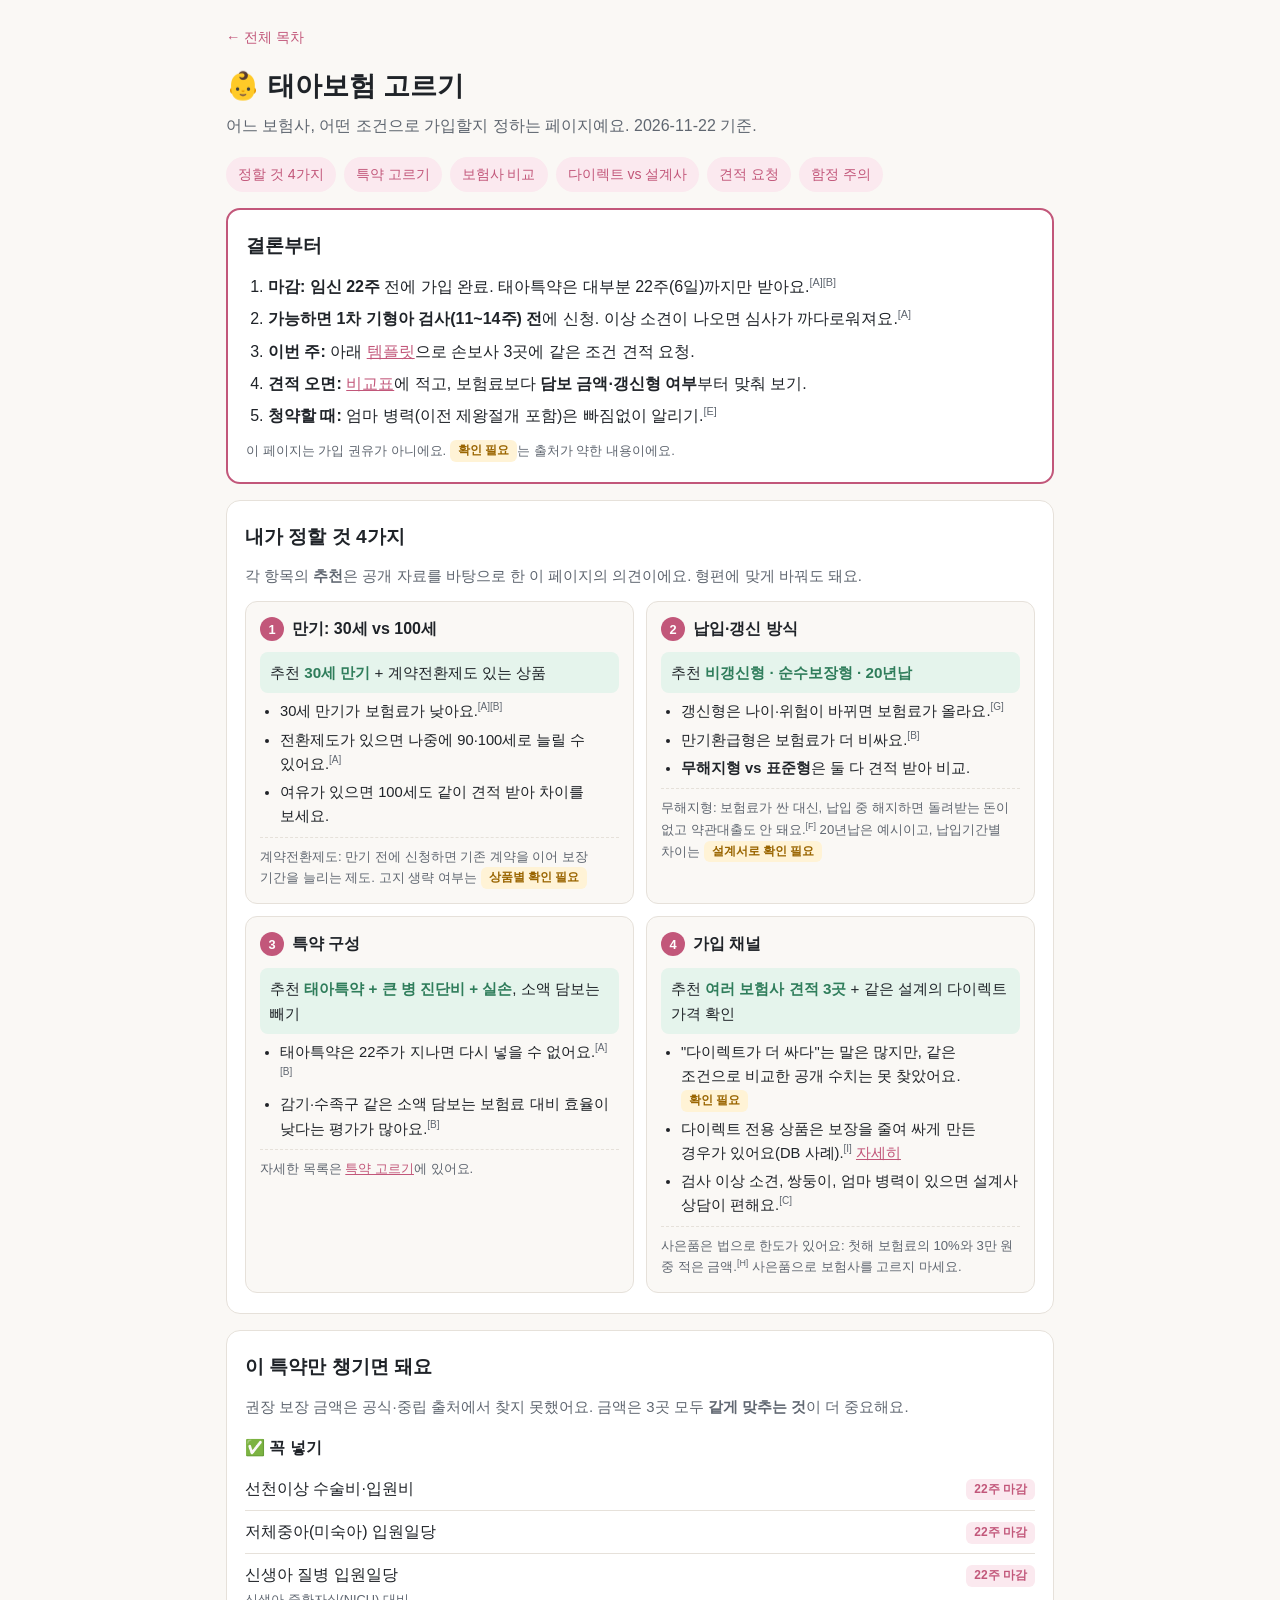
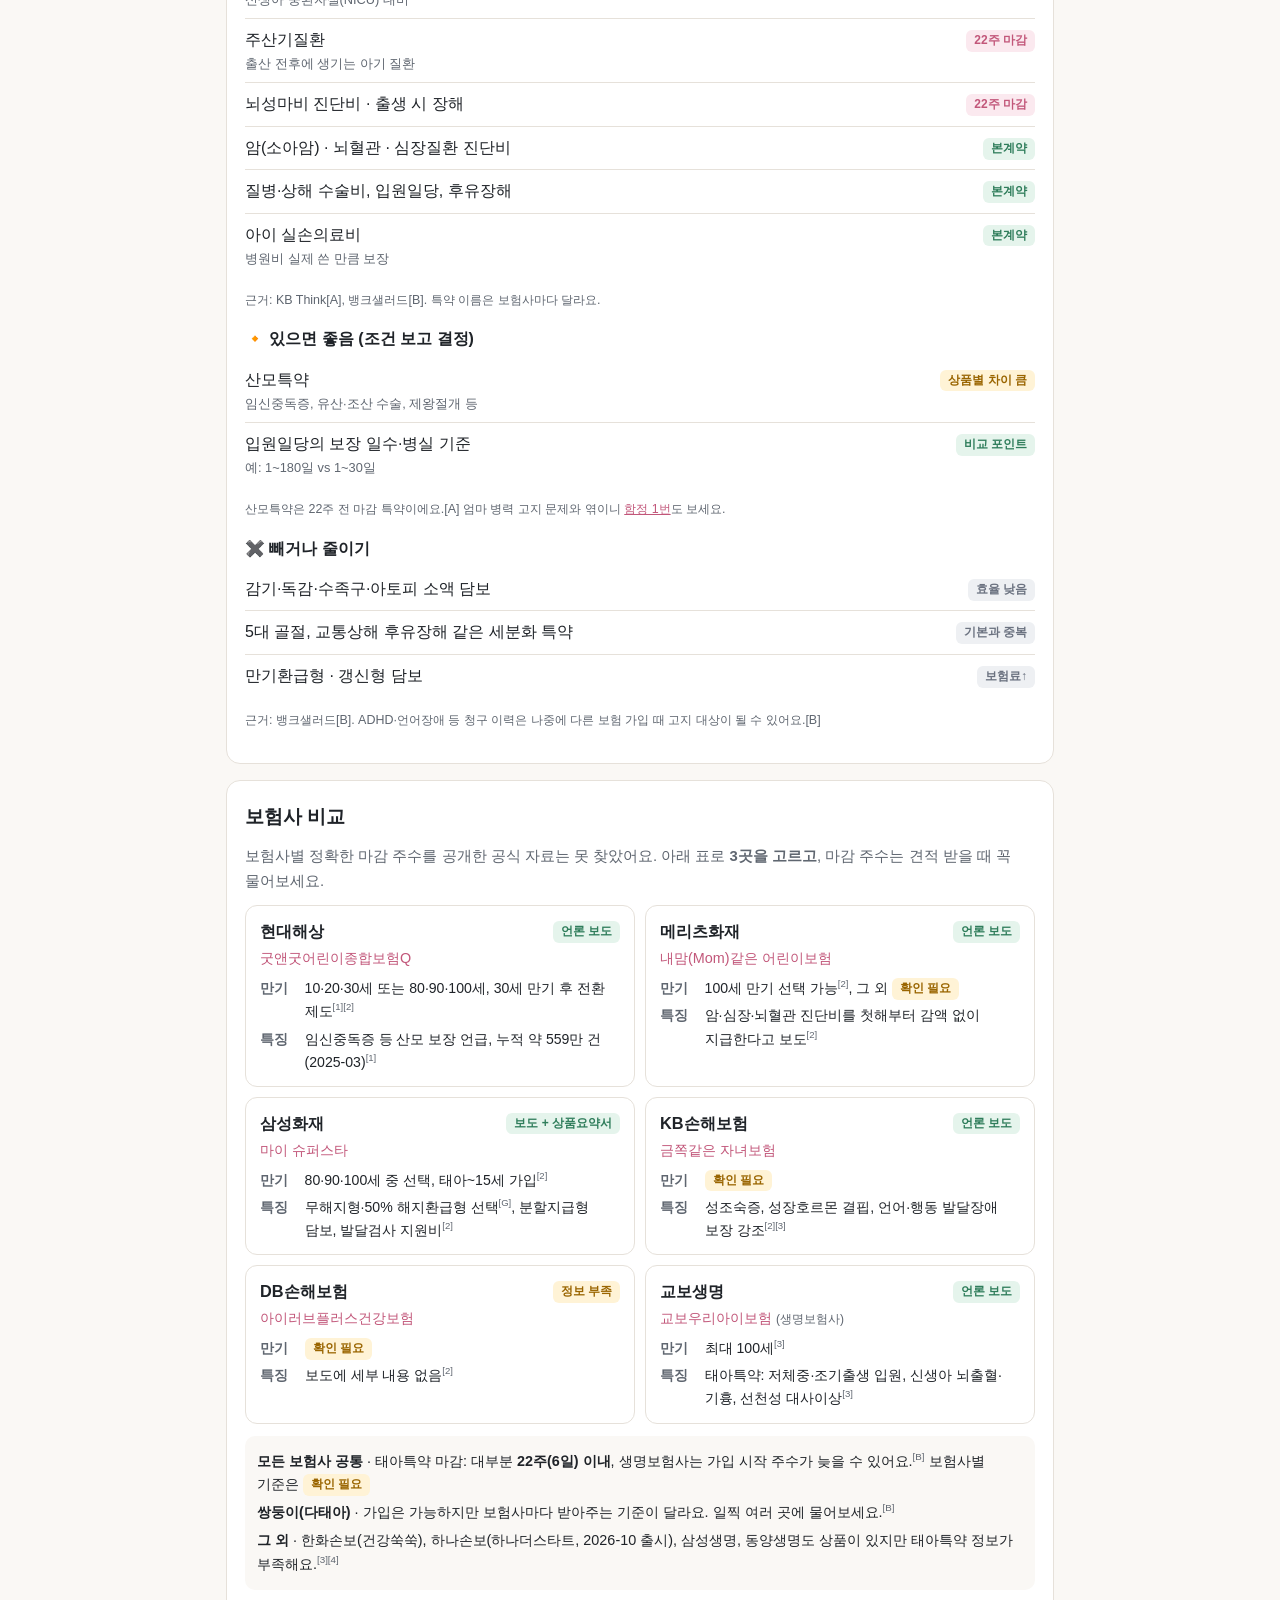
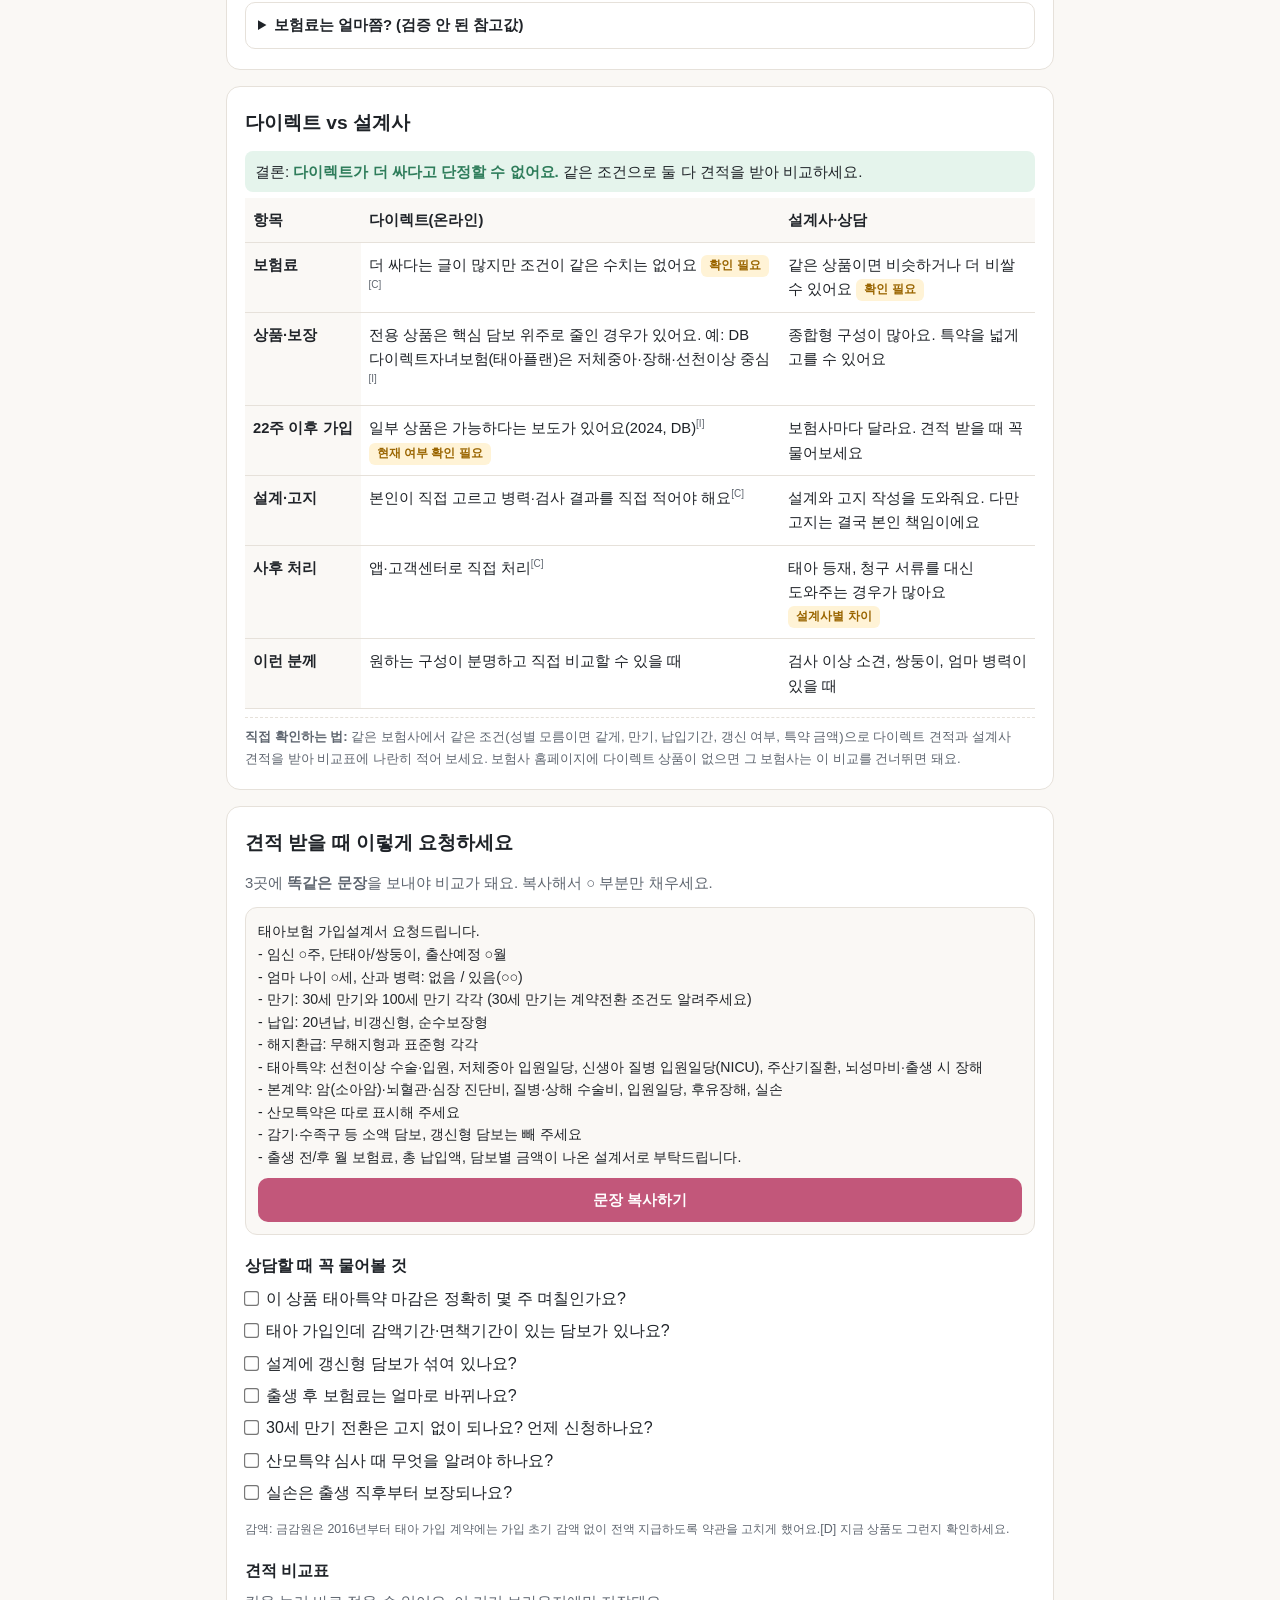
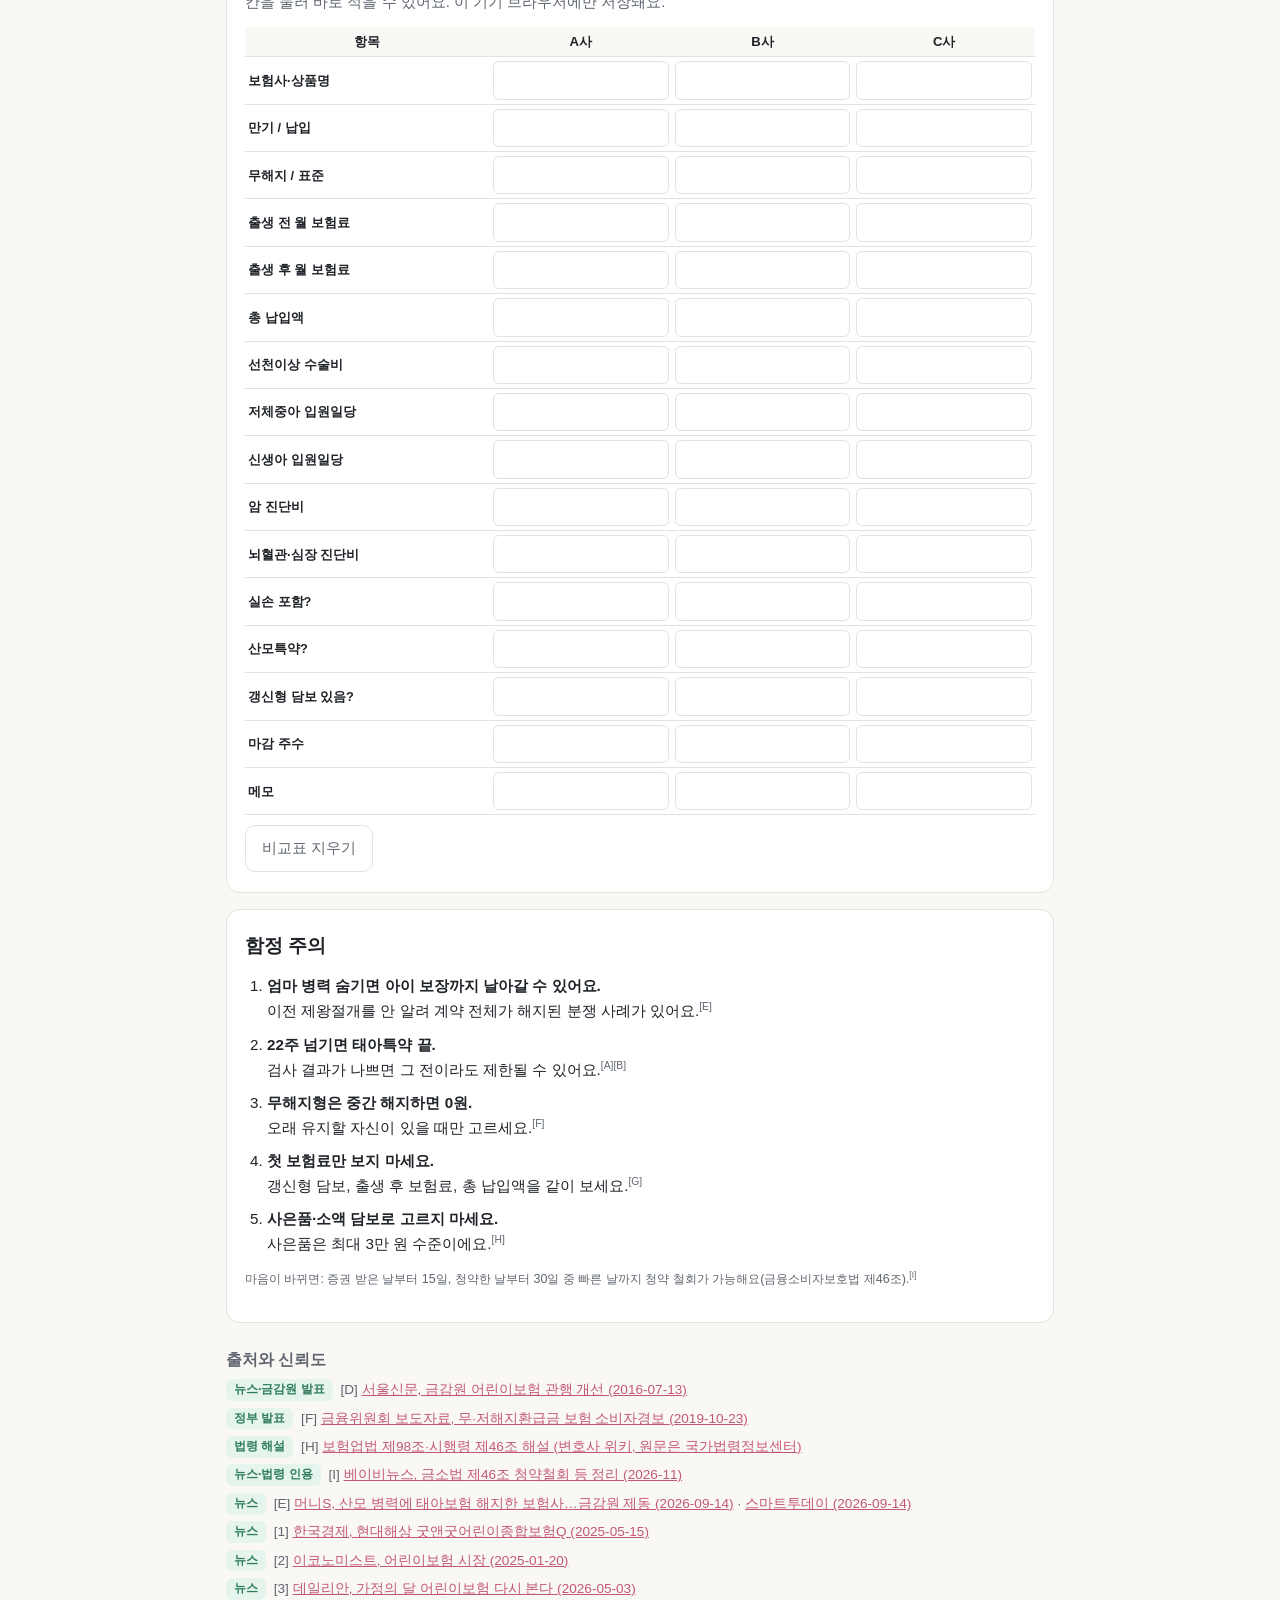
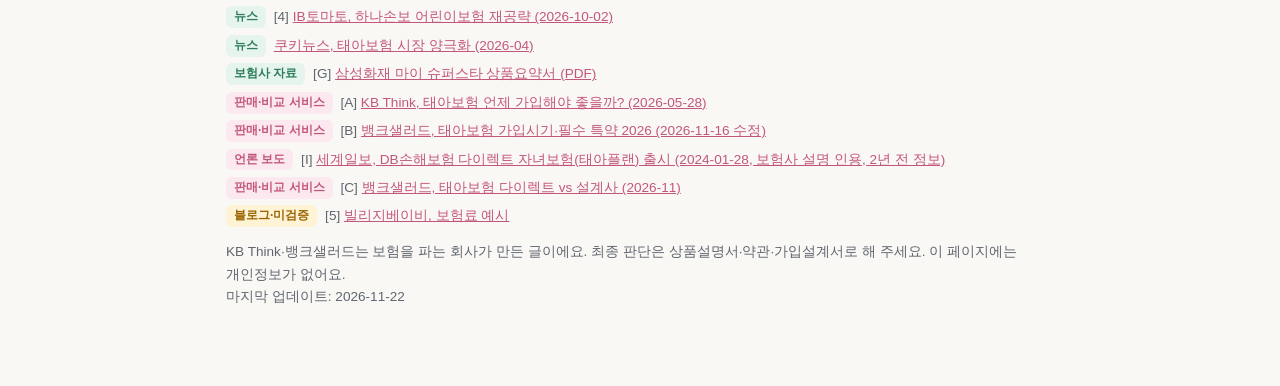
==== commit e403d6d3: "다이렉트 vs 설계사 비교 섹션 추가 Co-Authored-By: Claude Sonnet 5.5 <noreply@anthropic.com> Claude-Session: https" ====
--- a/fetal/index.html
+++ b/fetal/index.html
@@ -17,6 +17,7 @@
     <a href="#decide">정할 것 4가지</a>
     <a href="#riders">특약 고르기</a>
     <a href="#insurers">보험사 비교</a>
+    <a href="#channel">다이렉트 vs 설계사</a>
     <a href="#quote">견적 요청</a>
     <a href="#traps">함정 주의</a>
   </nav>
@@ -73,8 +74,8 @@
       <div class="dq"><span class="num">4</span>가입 채널</div>
       <div class="pick">추천 <b>여러 보험사 견적 3곳</b> + 같은 설계의 다이렉트 가격 확인</div>
       <ul class="why">
-        <li>같은 상품이면 채널이 달라도 보장은 같아요.<sup>[C]</sup></li>
-        <li>다이렉트가 더 싼 경우가 있어요. <span class="tag check">상품별 확인 필요</span></li>
+        <li>"다이렉트가 더 싸다"는 말은 많지만, 같은 조건으로 비교한 공개 수치는 못 찾았어요. <span class="tag check">확인 필요</span></li>
+        <li>다이렉트 전용 상품은 보장을 줄여 싸게 만든 경우가 있어요(DB 사례).<sup>[I]</sup> <a href="#channel">자세히</a></li>
         <li>검사 이상 소견, 쌍둥이, 엄마 병력이 있으면 설계사 상담이 편해요.<sup>[C]</sup></li>
       </ul>
       <p class="def">사은품은 법으로 한도가 있어요: 첫해 보험료의 10%와 3만 원 중 적은 금액.<sup>[H]</sup> 사은품으로 보험사를 고르지 마세요.</p>
@@ -191,6 +192,23 @@
 </section>
 
 <!-- 5. 견적 요청 -->
+<section id="channel">
+  <h2>다이렉트 vs 설계사</h2>
+  <div class="pick" style="margin-top:0">결론: <b>다이렉트가 더 싸다고 단정할 수 없어요.</b> 같은 조건으로 둘 다 견적을 받아 비교하세요.</div>
+  <div class="tbl wide"><table>
+    <thead><tr><th>항목</th><th>다이렉트(온라인)</th><th>설계사·상담</th></tr></thead>
+    <tbody>
+      <tr><th>보험료</th><td data-label="다이렉트(온라인)">더 싸다는 글이 많지만 조건이 같은 수치는 없어요 <span class="tag check">확인 필요</span><sup>[C]</sup></td><td data-label="설계사·상담">같은 상품이면 비슷하거나 더 비쌀 수 있어요 <span class="tag check">확인 필요</span></td></tr>
+      <tr><th>상품·보장</th><td data-label="다이렉트(온라인)">전용 상품은 핵심 담보 위주로 줄인 경우가 있어요. 예: DB 다이렉트자녀보험(태아플랜)은 저체중아·장해·선천이상 중심<sup>[I]</sup></td><td data-label="설계사·상담">종합형 구성이 많아요. 특약을 넓게 고를 수 있어요</td></tr>
+      <tr><th>22주 이후 가입</th><td data-label="다이렉트(온라인)">일부 상품은 가능하다는 보도가 있어요(2024, DB)<sup>[I]</sup> <span class="tag check">현재 여부 확인 필요</span></td><td data-label="설계사·상담">보험사마다 달라요. 견적 받을 때 꼭 물어보세요</td></tr>
+      <tr><th>설계·고지</th><td data-label="다이렉트(온라인)">본인이 직접 고르고 병력·검사 결과를 직접 적어야 해요<sup>[C]</sup></td><td data-label="설계사·상담">설계와 고지 작성을 도와줘요. 다만 고지는 결국 본인 책임이에요</td></tr>
+      <tr><th>사후 처리</th><td data-label="다이렉트(온라인)">앱·고객센터로 직접 처리<sup>[C]</sup></td><td data-label="설계사·상담">태아 등재, 청구 서류를 대신 도와주는 경우가 많아요 <span class="tag check">설계사별 차이</span></td></tr>
+      <tr><th>이런 분께</th><td data-label="다이렉트(온라인)">원하는 구성이 분명하고 직접 비교할 수 있을 때</td><td data-label="설계사·상담">검사 이상 소견, 쌍둥이, 엄마 병력이 있을 때</td></tr>
+    </tbody>
+  </table></div>
+  <p class="def"><b>직접 확인하는 법:</b> 같은 보험사에서 같은 조건(성별 모름이면 같게, 만기, 납입기간, 갱신 여부, 특약 금액)으로 다이렉트 견적과 설계사 견적을 받아 비교표에 나란히 적어 보세요. 보험사 홈페이지에 다이렉트 상품이 없으면 그 보험사는 이 비교를 건너뛰면 돼요.</p>
+</section>
+
 <section id="quote">
   <h2>견적 받을 때 이렇게 요청하세요</h2>
   <p class="lead">3곳에 <b>똑같은 문장</b>을 보내야 비교가 돼요. 복사해서 ○ 부분만 채우세요.</p>
@@ -259,6 +277,7 @@
     <li><span class="tag good">보험사 자료</span> [G] <a href="https://www.samsungfire.com/download/product/P_P02_05_01_106_2210.pdf">삼성화재 마이 슈퍼스타 상품요약서 (PDF)</a></li>
     <li><span class="tag mid">판매·비교 서비스</span> [A] <a href="https://kbthink.com/insurance/trend/prenatal-insurance.html">KB Think, 태아보험 언제 가입해야 좋을까? (2026-05-28)</a></li>
     <li><span class="tag mid">판매·비교 서비스</span> [B] <a href="https://www.banksalad.com/articles/태아보험-필요한가-비교표-가입시기-필수-특약">뱅크샐러드, 태아보험 가입시기·필수 특약 2026 (2026-11-16 수정)</a></li>
+    <li><span class="tag mid">언론 보도</span> [I] <a href="https://www.segye.com/newsView/20240128507590">세계일보, DB손해보험 다이렉트 자녀보험(태아플랜) 출시 (2024-01-28, 보험사 설명 인용, 2년 전 정보)</a></li>
     <li><span class="tag mid">판매·비교 서비스</span> [C] <a href="https://www.banksalad.com/articles/보험-태아보험-태아보험다이렉트-설계사-차이">뱅크샐러드, 태아보험 다이렉트 vs 설계사 (2026-11)</a></li>
     <li><span class="tag check">블로그·미검증</span> [5] <a href="https://villagebaby.kr/guide/태아보험-가입시기-필수특약/">빌리지베이비, 보험료 예시</a></li>
   </ul>
